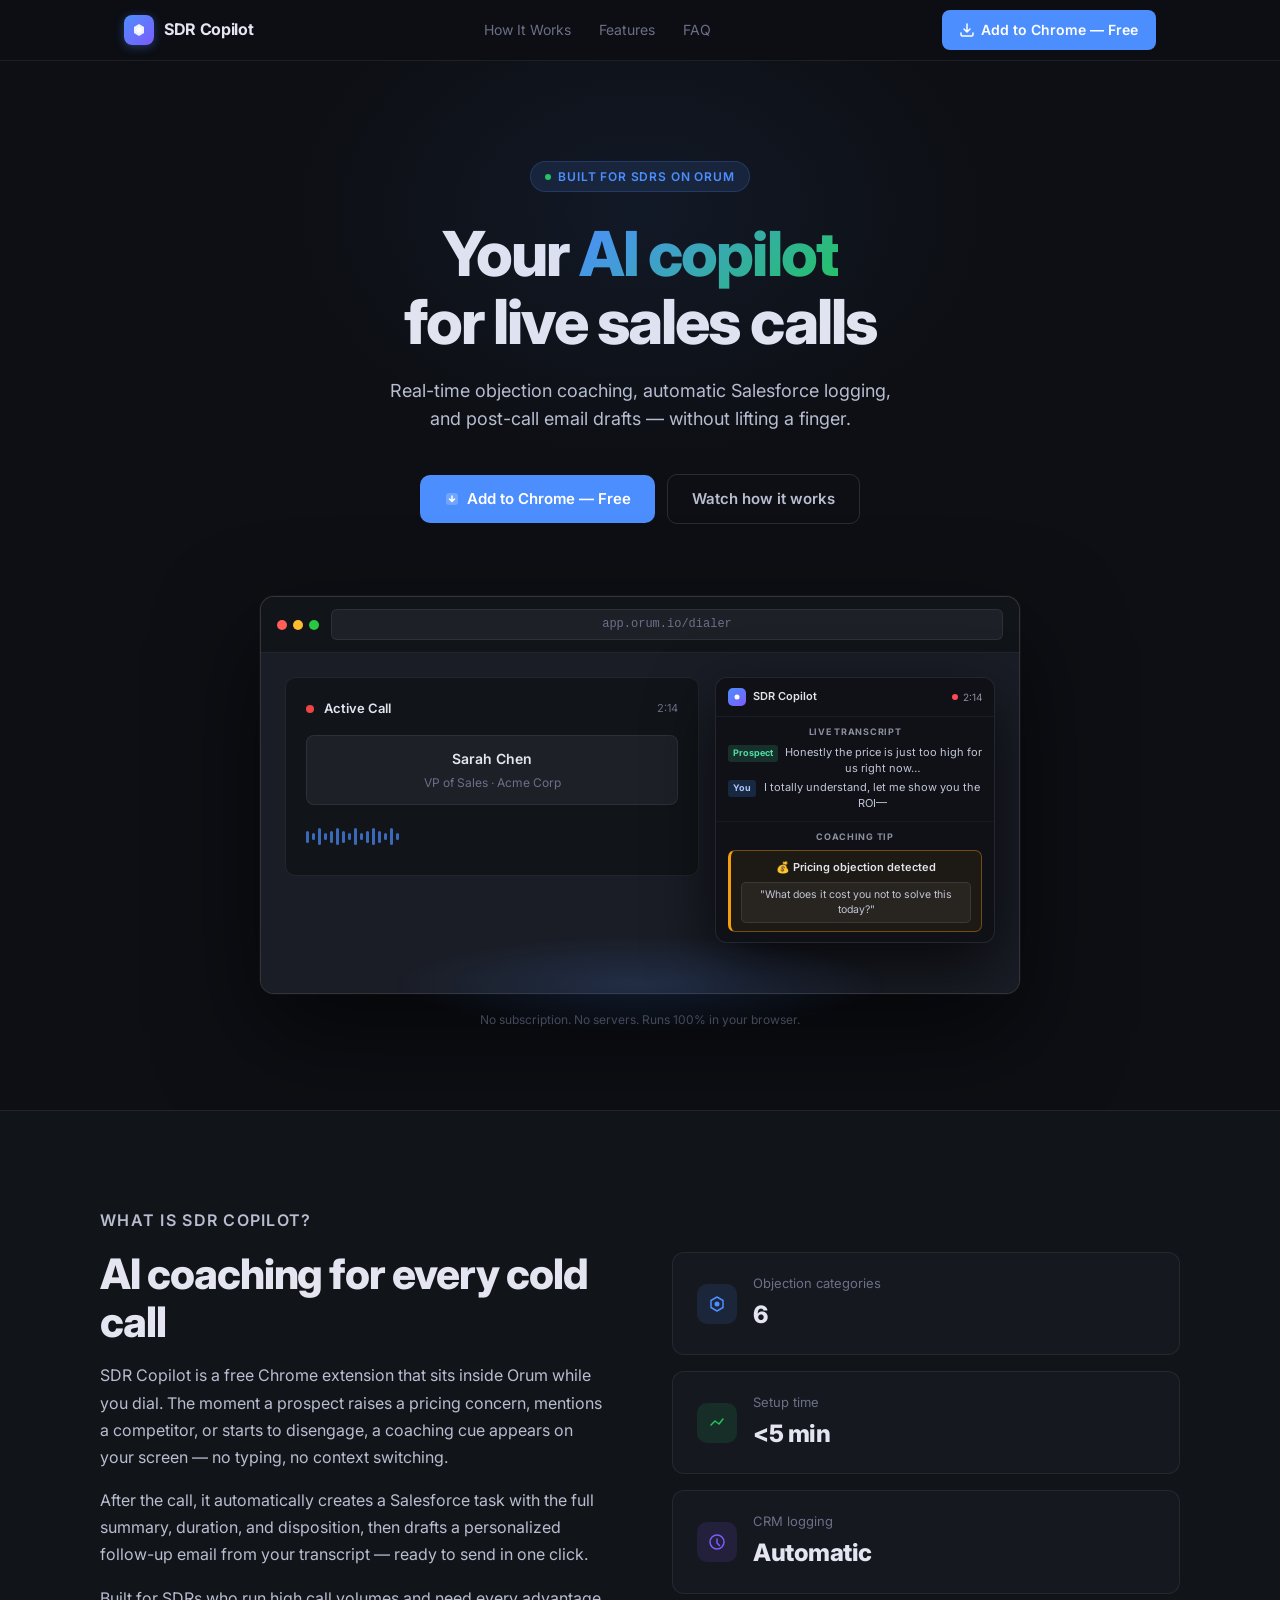
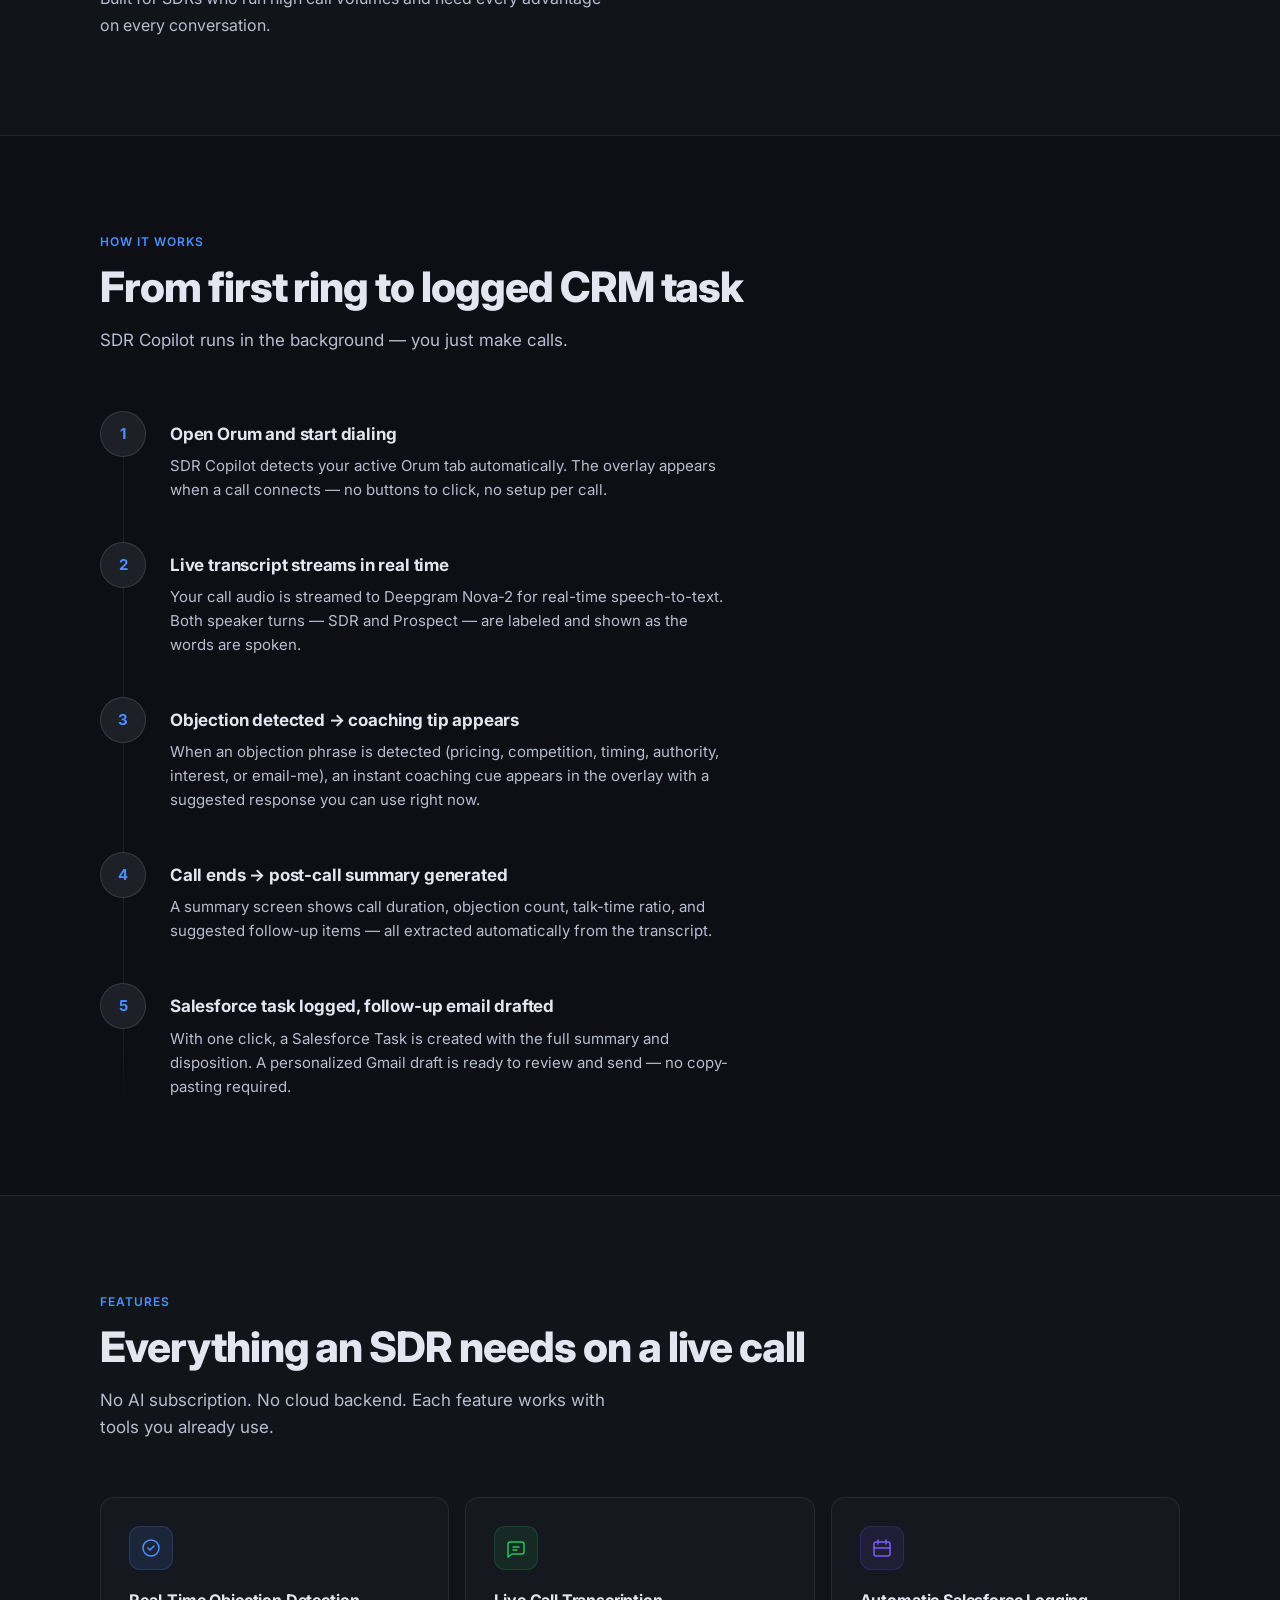
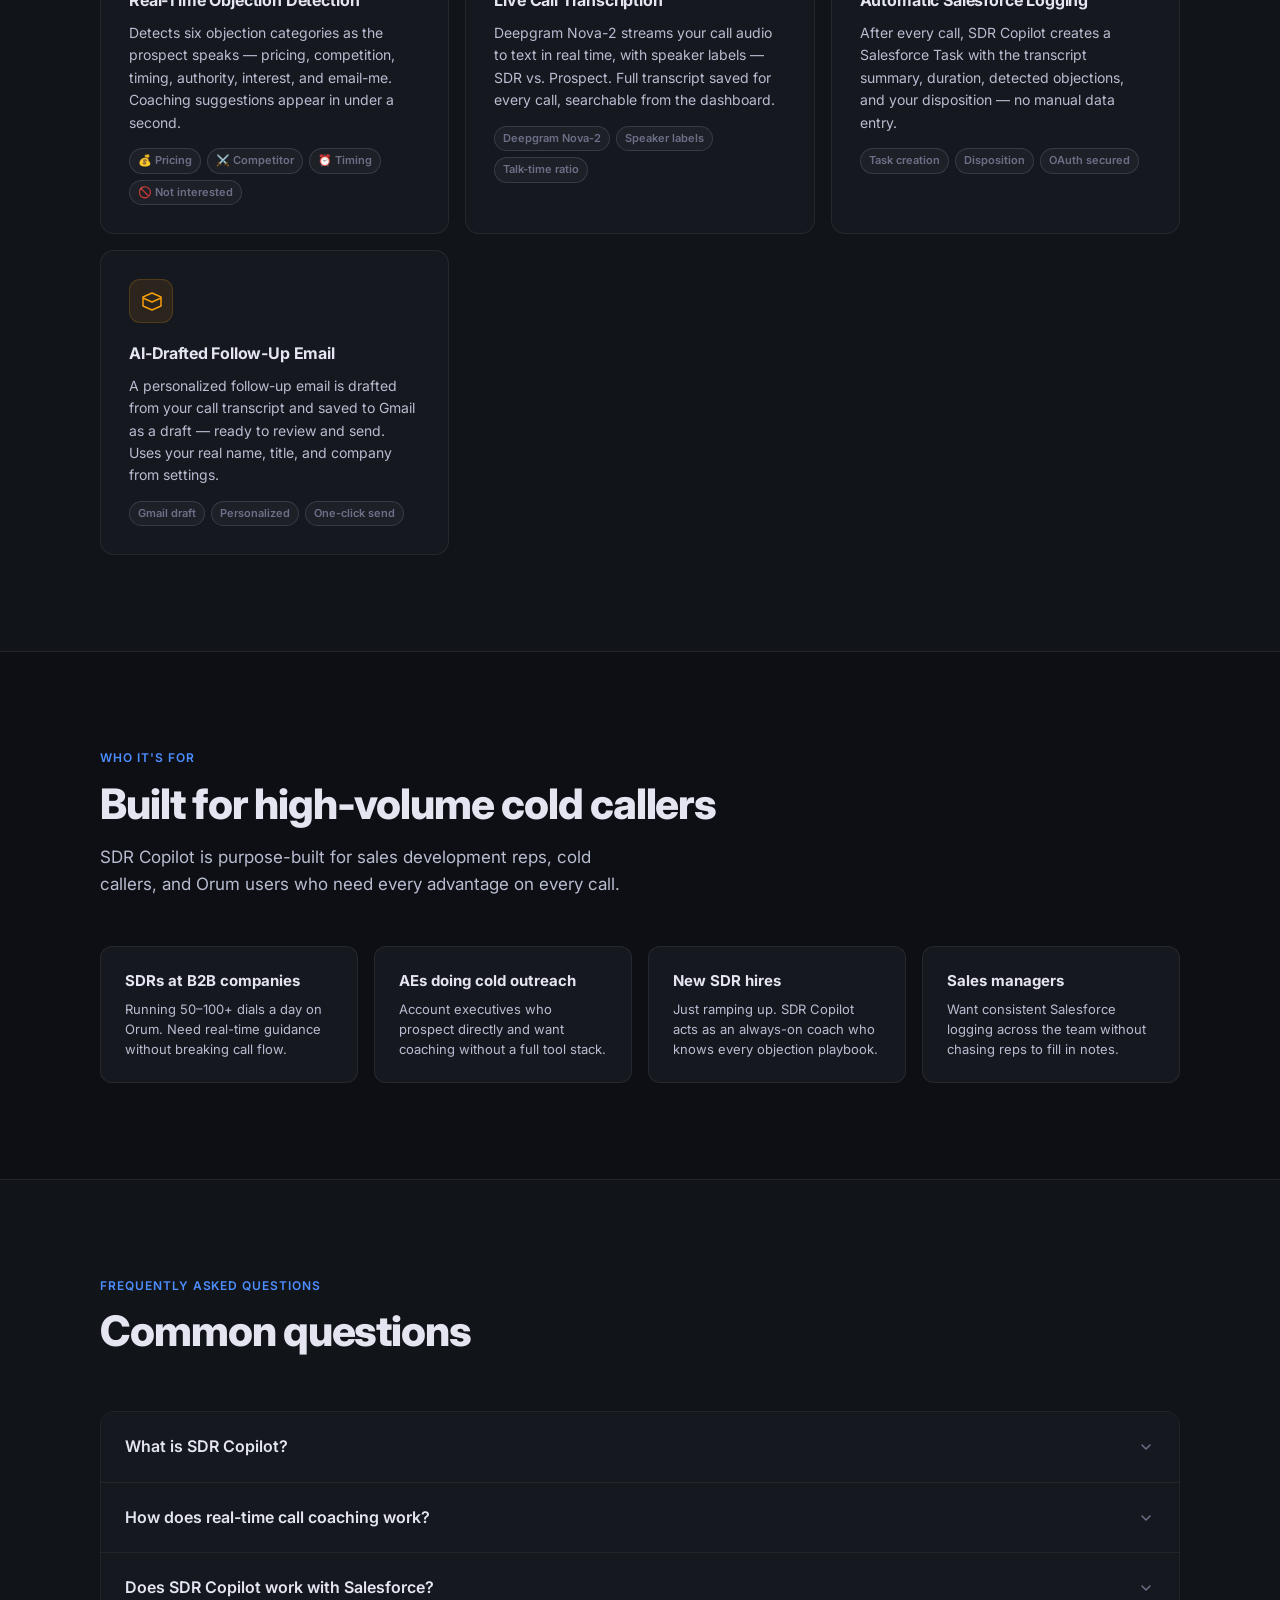
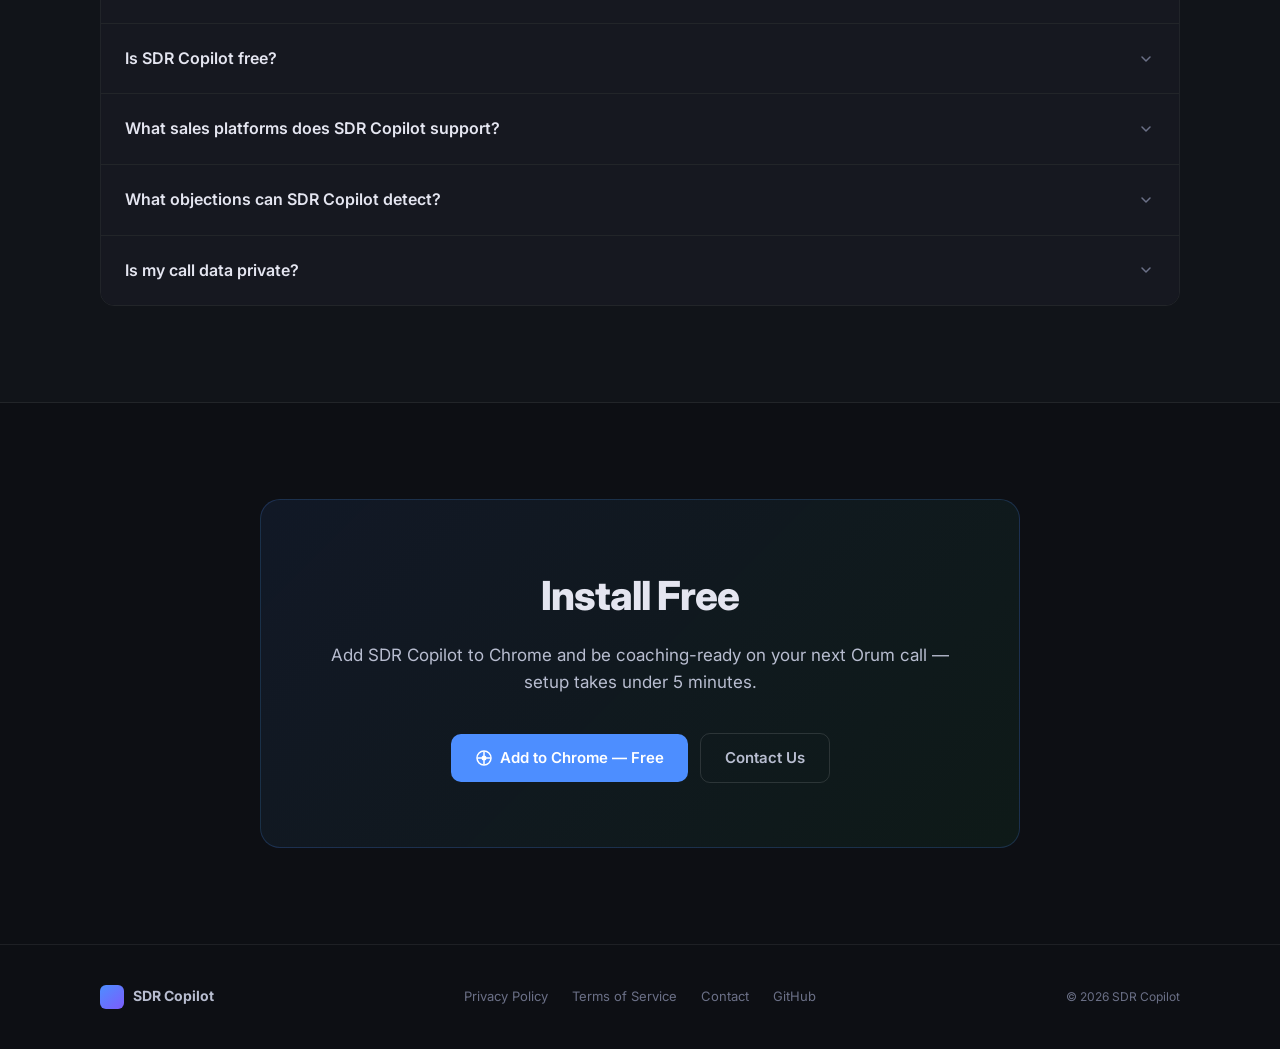
==== marketing/index.html @ 6f7a54d1 "feat: marketing site, legal pages, SEO/AEO, and UI polish - feat(marketing): add standalone marketin" ====
<!DOCTYPE html>
<html lang="en">
<head>
  <meta charset="UTF-8" />
  <meta name="viewport" content="width=device-width, initial-scale=1.0" />

  <!-- ── Primary SEO ── -->
  <title>SDR Copilot — Real-Time AI Sales Coach for Cold Callers</title>
  <meta name="description" content="SDR Copilot is a Chrome extension that coaches you live during Orum cold calls — detects objections, suggests responses, and auto-logs to Salesforce. Free for SDRs." />
  <meta name="keywords" content="SDR AI assistant, real-time call coaching, Chrome extension for sales, objection handling, Orum integration, Salesforce call logging, cold calling tool, sales development rep tool" />
  <link rel="canonical" href="https://sdrcopilot.vercel.app/" />

  <!-- ── Open Graph ── -->
  <meta property="og:type" content="website" />
  <meta property="og:title" content="SDR Copilot — AI Sales Coach for Cold Callers" />
  <meta property="og:description" content="Real-time objection coaching, automatic Salesforce logging, and post-call email drafts — all inside Orum." />
  <meta property="og:image" content="https://sdrcopilot.vercel.app/og-image.png" />
  <meta property="og:url" content="https://sdrcopilot.vercel.app/" />
  <meta property="og:site_name" content="SDR Copilot" />

  <!-- ── Twitter Card ── -->
  <meta name="twitter:card" content="summary_large_image" />
  <meta name="twitter:title" content="SDR Copilot — AI Sales Coach" />
  <meta name="twitter:description" content="Chrome extension that coaches you live on Orum cold calls. Detect objections. Auto-log to Salesforce. Draft follow-up emails." />
  <meta name="twitter:image" content="https://sdrcopilot.vercel.app/og-image.png" />

  <!-- ── Fonts ── -->
  <link rel="preconnect" href="https://fonts.googleapis.com" />
  <link rel="preconnect" href="https://fonts.gstatic.com" crossorigin />
  <link href="https://fonts.googleapis.com/css2?family=Inter:wght@400;500;600;700;800&display=swap" rel="stylesheet" />

  <!-- ── Structured Data: SoftwareApplication ── -->
  <script type="application/ld+json">
  {
    "@context": "https://schema.org",
    "@type": "SoftwareApplication",
    "name": "SDR Copilot",
    "applicationCategory": "BusinessApplication",
    "applicationSubCategory": "Sales Productivity",
    "operatingSystem": "Chrome",
    "offers": {
      "@type": "Offer",
      "price": "0",
      "priceCurrency": "USD"
    },
    "description": "SDR Copilot is a Chrome extension for sales development reps that provides real-time AI coaching during Orum cold calls, detects objections, and automatically logs activity to Salesforce.",
    "featureList": [
      "Real-time objection detection",
      "Live call transcription via Deepgram",
      "Automatic Salesforce task logging",
      "Post-call email draft generation",
      "Call history dashboard"
    ],
    "url": "https://sdrcopilot.vercel.app/",
    "softwareVersion": "1.1.0",
    "author": {
      "@type": "Person",
      "name": "Will DiMaio"
    }
  }
  </script>

  <!-- ── Structured Data: FAQPage ── -->
  <script type="application/ld+json">
  {
    "@context": "https://schema.org",
    "@type": "FAQPage",
    "mainEntity": [
      {
        "@type": "Question",
        "name": "What is SDR Copilot?",
        "acceptedAnswer": {
          "@type": "Answer",
          "text": "SDR Copilot is a free Chrome extension that provides real-time AI coaching during cold calls on Orum. It detects objections as they happen, suggests responses, transcribes the call, and automatically logs the activity to Salesforce."
        }
      },
      {
        "@type": "Question",
        "name": "How does real-time call coaching work?",
        "acceptedAnswer": {
          "@type": "Answer",
          "text": "SDR Copilot captures your call audio directly in the browser using the Chrome tab capture API, streams it to Deepgram for live transcription, and then analyzes the transcript for objection patterns. When an objection is detected, a coaching cue appears on screen instantly — no manual input required."
        }
      },
      {
        "@type": "Question",
        "name": "Does SDR Copilot work with Salesforce?",
        "acceptedAnswer": {
          "@type": "Answer",
          "text": "Yes. SDR Copilot automatically creates a Salesforce Task after each call with the transcript summary, duration, objections detected, and disposition — no copy-pasting required."
        }
      },
      {
        "@type": "Question",
        "name": "Is SDR Copilot free?",
        "acceptedAnswer": {
          "@type": "Answer",
          "text": "Yes, SDR Copilot is free to install from the Chrome Web Store. You need your own Deepgram API key (free tier available) for transcription."
        }
      },
      {
        "@type": "Question",
        "name": "What sales platforms does SDR Copilot support?",
        "acceptedAnswer": {
          "@type": "Answer",
          "text": "SDR Copilot currently integrates with Orum for call detection and dialing, Salesforce for CRM logging, and Gmail for post-call email drafts."
        }
      },
      {
        "@type": "Question",
        "name": "What objections can SDR Copilot detect?",
        "acceptedAnswer": {
          "@type": "Answer",
          "text": "SDR Copilot detects six objection categories in real time: pricing objections, timing objections, competitor mentions, gatekeeper deflections, 'not interested' signals, and requests to email instead of call."
        }
      }
    ]
  }
  </script>

  <style>
    :root {
      --bg: #0d0f14;
      --bg-2: #111419;
      --surface: #161820;
      --surface-2: #1e2028;
      --border: rgba(255,255,255,0.07);
      --border-strong: rgba(255,255,255,0.12);
      --text: #e4e5f0;
      --text-2: #b8bdd0;
      --text-3: #6b7087;
      --accent: #4d8eff;
      --accent-hover: #3a7af0;
      --accent-dim: rgba(77,142,255,0.12);
      --success: #22c55e;
      --success-dim: rgba(34,197,94,0.1);
      --font: 'Inter', -apple-system, BlinkMacSystemFont, 'Segoe UI', sans-serif;
    }

    *, *::before, *::after { box-sizing: border-box; margin: 0; padding: 0; }

    html { scroll-behavior: smooth; }

    body {
      background: var(--bg);
      color: var(--text);
      font-family: var(--font);
      font-size: 15px;
      line-height: 1.6;
      -webkit-font-smoothing: antialiased;
    }

    a { color: inherit; text-decoration: none; }

    /* ── Nav ── */
    .nav {
      position: sticky;
      top: 0;
      z-index: 100;
      background: rgba(13,15,20,0.85);
      backdrop-filter: blur(16px);
      -webkit-backdrop-filter: blur(16px);
      border-bottom: 1px solid var(--border);
    }

    .nav-inner {
      max-width: 1080px;
      margin: 0 auto;
      padding: 0 24px;
      height: 60px;
      display: flex;
      align-items: center;
      justify-content: space-between;
      gap: 24px;
    }

    .nav-logo {
      display: flex;
      align-items: center;
      gap: 10px;
      font-size: 16px;
      font-weight: 700;
      letter-spacing: -0.02em;
    }

    .nav-logo-mark {
      width: 30px;
      height: 30px;
      border-radius: 8px;
      background: linear-gradient(140deg, #4d8eff 0%, #7c5cfc 100%);
      display: flex;
      align-items: center;
      justify-content: center;
      box-shadow: 0 2px 10px rgba(77,142,255,0.35);
    }

    .nav-links {
      display: flex;
      align-items: center;
      gap: 28px;
      list-style: none;
    }

    .nav-links a {
      font-size: 14px;
      color: var(--text-3);
      transition: color 0.15s;
    }

    .nav-links a:hover { color: var(--text); }

    .btn {
      display: inline-flex;
      align-items: center;
      gap: 7px;
      font-family: var(--font);
      font-size: 14px;
      font-weight: 600;
      padding: 9px 18px;
      border-radius: 8px;
      border: none;
      cursor: pointer;
      transition: background 0.15s, box-shadow 0.15s, opacity 0.15s;
      white-space: nowrap;
      text-decoration: none;
    }

    .btn-primary {
      background: var(--accent);
      color: white;
    }

    .btn-primary:hover {
      background: var(--accent-hover);
      box-shadow: 0 0 0 3px rgba(77,142,255,0.22);
    }

    .btn-outline {
      background: transparent;
      color: var(--text-2);
      border: 1px solid var(--border-strong);
    }

    .btn-outline:hover {
      background: var(--surface);
      color: var(--text);
    }

    .btn-lg {
      font-size: 15px;
      padding: 12px 24px;
      border-radius: 10px;
    }

    /* ── Hero ── */
    .hero {
      padding: 100px 24px 80px;
      text-align: center;
      position: relative;
      overflow: hidden;
    }

    .hero::before {
      content: '';
      position: absolute;
      top: -100px;
      left: 50%;
      transform: translateX(-50%);
      width: 700px;
      height: 500px;
      background: radial-gradient(ellipse at center, rgba(77,142,255,0.08) 0%, transparent 70%);
      pointer-events: none;
    }

    .hero-eyebrow {
      display: inline-flex;
      align-items: center;
      gap: 7px;
      font-size: 12px;
      font-weight: 600;
      letter-spacing: 0.07em;
      text-transform: uppercase;
      color: var(--accent);
      background: var(--accent-dim);
      border: 1px solid rgba(77,142,255,0.2);
      border-radius: 100px;
      padding: 5px 14px;
      margin-bottom: 28px;
    }

    .hero-eyebrow-dot {
      width: 6px;
      height: 6px;
      border-radius: 50%;
      background: var(--success);
      animation: pulse 1.8s ease infinite;
    }

    @keyframes pulse {
      0%, 100% { opacity: 1; }
      50% { opacity: 0.4; }
    }

    .hero h1 {
      font-size: clamp(36px, 6vw, 62px);
      font-weight: 800;
      letter-spacing: -0.03em;
      line-height: 1.1;
      color: var(--text);
      margin-bottom: 20px;
      max-width: 760px;
      margin-left: auto;
      margin-right: auto;
    }

    .hero h1 span {
      background: linear-gradient(135deg, #4d8eff 0%, #22c55e 100%);
      -webkit-background-clip: text;
      -webkit-text-fill-color: transparent;
      background-clip: text;
    }

    .hero-sub {
      font-size: 18px;
      color: var(--text-2);
      line-height: 1.6;
      max-width: 520px;
      margin: 0 auto 40px;
    }

    .hero-ctas {
      display: flex;
      align-items: center;
      justify-content: center;
      gap: 12px;
      flex-wrap: wrap;
      margin-bottom: 72px;
    }

    .hero-note {
      font-size: 12px;
      color: var(--text-3);
      margin-top: 16px;
    }

    /* ── Product Mock ── */
    .hero-visual {
      max-width: 760px;
      margin: 0 auto;
      position: relative;
    }

    .hero-visual-glow {
      position: absolute;
      bottom: -40px;
      left: 50%;
      transform: translateX(-50%);
      width: 500px;
      height: 100px;
      background: radial-gradient(ellipse, rgba(77,142,255,0.15) 0%, transparent 70%);
      pointer-events: none;
    }

    .mock-browser {
      background: var(--surface);
      border: 1px solid var(--border-strong);
      border-radius: 14px;
      overflow: hidden;
      box-shadow: 0 40px 100px rgba(0,0,0,0.6), 0 0 0 1px rgba(255,255,255,0.04);
    }

    .mock-browser-bar {
      background: var(--bg-2);
      padding: 12px 16px;
      display: flex;
      align-items: center;
      gap: 12px;
      border-bottom: 1px solid var(--border);
    }

    .mock-dots {
      display: flex;
      gap: 6px;
    }

    .mock-dot {
      width: 10px;
      height: 10px;
      border-radius: 50%;
    }

    .mock-dot:nth-child(1) { background: #ff5f57; }
    .mock-dot:nth-child(2) { background: #febc2e; }
    .mock-dot:nth-child(3) { background: #28c840; }

    .mock-url-bar {
      flex: 1;
      background: var(--surface-2);
      border: 1px solid var(--border);
      border-radius: 6px;
      padding: 5px 12px;
      font-size: 12px;
      color: var(--text-3);
      font-family: monospace;
    }

    .mock-screen {
      background: #1a1d26;
      padding: 24px;
      min-height: 340px;
      position: relative;
      display: flex;
      align-items: flex-start;
      gap: 16px;
    }

    /* Orum-like dialer mockup */
    .mock-dialer {
      flex: 1;
      background: var(--bg-2);
      border: 1px solid var(--border);
      border-radius: 10px;
      padding: 20px;
    }

    .mock-dialer-header {
      display: flex;
      align-items: center;
      gap: 10px;
      margin-bottom: 16px;
    }

    .mock-live-dot {
      width: 8px;
      height: 8px;
      border-radius: 50%;
      background: #ef4444;
      animation: pulse 1.4s ease infinite;
    }

    .mock-dialer-title {
      font-size: 13px;
      font-weight: 600;
      color: var(--text);
    }

    .mock-dialer-sub {
      font-size: 11px;
      color: var(--text-3);
      margin-left: auto;
    }

    .mock-prospect-card {
      background: var(--surface-2);
      border: 1px solid var(--border);
      border-radius: 8px;
      padding: 12px 14px;
      margin-bottom: 14px;
    }

    .mock-prospect-name {
      font-size: 14px;
      font-weight: 600;
      color: var(--text);
      margin-bottom: 2px;
    }

    .mock-prospect-role {
      font-size: 12px;
      color: var(--text-3);
    }

    .mock-waveform {
      display: flex;
      align-items: center;
      gap: 3px;
      height: 36px;
      padding: 8px 0;
    }

    .mock-bar {
      width: 3px;
      background: var(--accent);
      border-radius: 2px;
      opacity: 0.7;
    }

    .mock-bar:nth-child(odd) { height: 60%; animation: wave 0.9s ease-in-out infinite; }
    .mock-bar:nth-child(even) { height: 35%; animation: wave 0.9s ease-in-out infinite 0.15s; }
    .mock-bar:nth-child(3n) { height: 85%; animation: wave 0.9s ease-in-out infinite 0.3s; }

    @keyframes wave {
      0%, 100% { transform: scaleY(1); }
      50% { transform: scaleY(1.5); }
    }

    /* SDR Copilot overlay mockup */
    .mock-overlay {
      width: 280px;
      background: rgba(15, 17, 23, 0.96);
      border: 1px solid rgba(66, 71, 84, 0.4);
      border-radius: 12px;
      box-shadow: 0 24px 64px rgba(0,0,0,0.7);
      overflow: hidden;
      flex-shrink: 0;
      animation: overlay-in 0.5s cubic-bezier(0.16, 1, 0.3, 1) forwards;
    }

    @keyframes overlay-in {
      from { opacity: 0; transform: translateX(20px) scale(0.97); }
      to   { opacity: 1; transform: translateX(0) scale(1); }
    }

    .mock-overlay-header {
      display: flex;
      align-items: center;
      justify-content: space-between;
      padding: 10px 12px;
      border-bottom: 1px solid rgba(66, 71, 84, 0.2);
    }

    .mock-overlay-logo {
      display: flex;
      align-items: center;
      gap: 7px;
    }

    .mock-overlay-badge {
      width: 18px;
      height: 18px;
      border-radius: 5px;
      background: linear-gradient(140deg, #4d8eff, #7c5cfc);
      display: flex;
      align-items: center;
      justify-content: center;
    }

    .mock-overlay-title {
      font-size: 11px;
      font-weight: 600;
      color: #e2e2eb;
    }

    .mock-overlay-rec {
      display: flex;
      align-items: center;
      gap: 5px;
      font-size: 10px;
      color: #8c909f;
    }

    .mock-rec-dot {
      width: 6px;
      height: 6px;
      border-radius: 50%;
      background: #ff4757;
      animation: pulse 1.4s ease infinite;
    }

    .mock-transcript-section {
      padding: 8px 12px 6px;
      border-bottom: 1px solid rgba(66, 71, 84, 0.15);
    }

    .mock-section-label {
      font-size: 9px;
      font-weight: 700;
      letter-spacing: 0.08em;
      text-transform: uppercase;
      color: #8c909f;
      margin-bottom: 6px;
    }

    .mock-transcript-line {
      display: flex;
      align-items: baseline;
      gap: 6px;
      margin-bottom: 4px;
    }

    .mock-speaker {
      font-size: 9px;
      font-weight: 700;
      padding: 1px 5px;
      border-radius: 3px;
      white-space: nowrap;
    }

    .mock-speaker-you {
      background: rgba(77, 142, 255, 0.18);
      color: #adc6ff;
    }

    .mock-speaker-prospect {
      background: rgba(78, 222, 163, 0.15);
      color: #4edea3;
    }

    .mock-transcript-text {
      font-size: 11px;
      color: #c2c6d6;
      line-height: 1.4;
    }

    .mock-objection-section {
      padding: 8px 12px 10px;
    }

    .mock-objection-card {
      border: 1px solid rgba(245, 158, 11, 0.4);
      border-left: 3px solid #f59e0b;
      border-radius: 7px;
      padding: 8px 10px;
      background: rgba(245, 158, 11, 0.06);
      animation: obj-in 0.4s ease 0.3s backwards;
    }

    @keyframes obj-in {
      from { opacity: 0; transform: translateX(8px); }
      to   { opacity: 1; transform: translateX(0); }
    }

    .mock-obj-label {
      font-size: 11px;
      font-weight: 600;
      color: #e2e2eb;
      margin-bottom: 5px;
    }

    .mock-obj-chip {
      font-size: 10.5px;
      padding: 5px 8px;
      border-radius: 5px;
      background: rgba(255,255,255,0.05);
      border: 1px solid rgba(255,255,255,0.09);
      color: #c2c6d6;
      line-height: 1.4;
    }

    /* ── Section layout ── */
    .section {
      padding: 96px 24px;
    }

    .section-inner {
      max-width: 1080px;
      margin: 0 auto;
    }

    .section-eyebrow {
      font-size: 12px;
      font-weight: 600;
      letter-spacing: 0.08em;
      text-transform: uppercase;
      color: var(--accent);
      margin-bottom: 12px;
    }

    .section-title {
      font-size: clamp(28px, 4vw, 42px);
      font-weight: 800;
      letter-spacing: -0.025em;
      line-height: 1.15;
      color: var(--text);
      margin-bottom: 16px;
    }

    .section-sub {
      font-size: 17px;
      color: var(--text-2);
      max-width: 520px;
      line-height: 1.6;
    }

    .section-divider {
      border: none;
      border-top: 1px solid var(--border);
    }

    /* ── What section ── */
    .what-section {
      background: var(--bg-2);
      border-top: 1px solid var(--border);
      border-bottom: 1px solid var(--border);
    }

    .what-grid {
      display: grid;
      grid-template-columns: 1fr 1fr;
      gap: 64px;
      align-items: center;
    }

    @media (max-width: 768px) {
      .what-grid { grid-template-columns: 1fr; gap: 40px; }
      .nav-links { display: none; }
      .hero { padding: 60px 16px 48px; }
      .section { padding: 64px 16px; }
    }

    .what-text p {
      font-size: 16px;
      color: var(--text-2);
      line-height: 1.7;
      margin-bottom: 16px;
    }

    .what-text p:last-child { margin-bottom: 0; }

    .what-stats {
      display: flex;
      flex-direction: column;
      gap: 16px;
    }

    .what-stat {
      background: var(--surface);
      border: 1px solid var(--border);
      border-radius: 12px;
      padding: 20px 24px;
      display: flex;
      align-items: center;
      gap: 16px;
    }

    .what-stat-icon {
      width: 40px;
      height: 40px;
      border-radius: 10px;
      display: flex;
      align-items: center;
      justify-content: center;
      flex-shrink: 0;
    }

    .what-stat-icon.blue { background: rgba(77,142,255,0.12); }
    .what-stat-icon.green { background: rgba(34,197,94,0.12); }
    .what-stat-icon.purple { background: rgba(124,92,252,0.12); }

    .what-stat-label {
      font-size: 13px;
      color: var(--text-3);
      margin-bottom: 2px;
    }

    .what-stat-value {
      font-size: 24px;
      font-weight: 800;
      letter-spacing: -0.02em;
      color: var(--text);
    }

    /* ── How It Works ── */
    .steps {
      display: flex;
      flex-direction: column;
      gap: 0;
      margin-top: 56px;
      position: relative;
    }

    .steps::before {
      content: '';
      position: absolute;
      left: 23px;
      top: 0;
      bottom: 0;
      width: 1px;
      background: linear-gradient(to bottom, transparent, var(--border) 10%, var(--border) 90%, transparent);
    }

    .step {
      display: flex;
      gap: 24px;
      padding: 0 0 40px;
      position: relative;
    }

    .step:last-child { padding-bottom: 0; }

    .step-num {
      width: 46px;
      height: 46px;
      border-radius: 50%;
      background: var(--surface-2);
      border: 1px solid var(--border-strong);
      display: flex;
      align-items: center;
      justify-content: center;
      font-size: 15px;
      font-weight: 700;
      color: var(--accent);
      flex-shrink: 0;
      position: relative;
      z-index: 1;
    }

    .step-body {
      padding-top: 10px;
    }

    .step-title {
      font-size: 17px;
      font-weight: 700;
      color: var(--text);
      margin-bottom: 6px;
      letter-spacing: -0.01em;
    }

    .step-desc {
      font-size: 15px;
      color: var(--text-2);
      line-height: 1.6;
      max-width: 560px;
    }

    /* ── Features ── */
    .features-grid {
      display: grid;
      grid-template-columns: repeat(auto-fit, minmax(260px, 1fr));
      gap: 16px;
      margin-top: 56px;
    }

    .feature-card {
      background: var(--surface);
      border: 1px solid var(--border);
      border-radius: 14px;
      padding: 28px;
      transition: border-color 0.2s, background 0.2s;
    }

    .feature-card:hover {
      border-color: var(--border-strong);
      background: var(--surface-2);
    }

    .feature-icon {
      width: 44px;
      height: 44px;
      border-radius: 11px;
      display: flex;
      align-items: center;
      justify-content: center;
      margin-bottom: 18px;
    }

    .feature-icon.blue { background: rgba(77,142,255,0.12); border: 1px solid rgba(77,142,255,0.18); }
    .feature-icon.green { background: rgba(34,197,94,0.1); border: 1px solid rgba(34,197,94,0.18); }
    .feature-icon.purple { background: rgba(124,92,252,0.1); border: 1px solid rgba(124,92,252,0.18); }
    .feature-icon.amber { background: rgba(245,158,11,0.1); border: 1px solid rgba(245,158,11,0.18); }

    .feature-title {
      font-size: 16px;
      font-weight: 700;
      color: var(--text);
      margin-bottom: 8px;
      letter-spacing: -0.01em;
    }

    .feature-desc {
      font-size: 14px;
      color: var(--text-2);
      line-height: 1.6;
    }

    .feature-badges {
      display: flex;
      flex-wrap: wrap;
      gap: 6px;
      margin-top: 14px;
    }

    .badge {
      font-size: 11px;
      font-weight: 600;
      padding: 3px 8px;
      border-radius: 100px;
      background: var(--surface-2);
      border: 1px solid var(--border-strong);
      color: var(--text-3);
    }

    /* ── Who ── */
    .who-section {
      background: var(--bg-2);
      border-top: 1px solid var(--border);
      border-bottom: 1px solid var(--border);
    }

    .who-grid {
      display: grid;
      grid-template-columns: repeat(auto-fit, minmax(220px, 1fr));
      gap: 16px;
      margin-top: 48px;
    }

    .who-card {
      background: var(--surface);
      border: 1px solid var(--border);
      border-radius: 12px;
      padding: 22px 24px;
    }

    .who-role {
      font-size: 15px;
      font-weight: 700;
      color: var(--text);
      margin-bottom: 6px;
    }

    .who-desc {
      font-size: 13px;
      color: var(--text-2);
      line-height: 1.55;
    }

    /* ── FAQ ── */
    .faq-list {
      margin-top: 56px;
      display: flex;
      flex-direction: column;
      gap: 0;
      border: 1px solid var(--border);
      border-radius: 14px;
      overflow: hidden;
    }

    .faq-item {
      border-bottom: 1px solid var(--border);
    }

    .faq-item:last-child { border-bottom: none; }

    .faq-q {
      display: flex;
      align-items: center;
      justify-content: space-between;
      gap: 16px;
      padding: 22px 24px;
      font-size: 16px;
      font-weight: 600;
      color: var(--text);
      cursor: pointer;
      list-style: none;
      background: var(--surface);
      transition: background 0.15s;
      user-select: none;
    }

    .faq-item[open] .faq-q { background: var(--surface-2); }

    .faq-q::-webkit-details-marker { display: none; }

    .faq-q:hover { background: var(--surface-2); }

    .faq-chevron {
      flex-shrink: 0;
      transition: transform 0.2s;
      color: var(--text-3);
    }

    .faq-item[open] .faq-chevron { transform: rotate(180deg); }

    .faq-a {
      padding: 0 24px 22px;
      font-size: 15px;
      color: var(--text-2);
      line-height: 1.7;
      background: var(--surface-2);
    }

    /* ── CTA Banner ── */
    .cta-section {
      padding: 96px 24px;
    }

    .cta-box {
      max-width: 760px;
      margin: 0 auto;
      background: linear-gradient(135deg, rgba(77,142,255,0.08) 0%, rgba(34,197,94,0.06) 100%);
      border: 1px solid rgba(77,142,255,0.2);
      border-radius: 20px;
      padding: 64px 48px;
      text-align: center;
    }

    @media (max-width: 600px) {
      .cta-box { padding: 40px 24px; }
    }

    .cta-box h2 {
      font-size: clamp(28px, 4vw, 40px);
      font-weight: 800;
      letter-spacing: -0.025em;
      color: var(--text);
      margin-bottom: 14px;
    }

    .cta-box p {
      font-size: 17px;
      color: var(--text-2);
      margin-bottom: 36px;
      line-height: 1.6;
    }

    .cta-btns {
      display: flex;
      align-items: center;
      justify-content: center;
      gap: 12px;
      flex-wrap: wrap;
    }

    /* ── Footer ── */
    .footer {
      border-top: 1px solid var(--border);
      padding: 40px 24px;
    }

    .footer-inner {
      max-width: 1080px;
      margin: 0 auto;
      display: flex;
      align-items: center;
      justify-content: space-between;
      gap: 24px;
      flex-wrap: wrap;
    }

    .footer-logo {
      display: flex;
      align-items: center;
      gap: 9px;
      font-size: 14px;
      font-weight: 700;
      color: var(--text-2);
    }

    .footer-mark {
      width: 24px;
      height: 24px;
      border-radius: 6px;
      background: linear-gradient(140deg, #4d8eff, #7c5cfc);
    }

    .footer-links {
      display: flex;
      align-items: center;
      gap: 24px;
      flex-wrap: wrap;
    }

    .footer-links a {
      font-size: 13px;
      color: var(--text-3);
      transition: color 0.15s;
    }

    .footer-links a:hover { color: var(--text-2); }

    .footer-copy {
      font-size: 12px;
      color: var(--text-3);
    }
  </style>
</head>
<body>

  <!-- ── Navigation ── -->
  <nav class="nav">
    <div class="nav-inner">
      <a href="/" class="nav-logo">
        <div class="nav-logo-mark">
          <svg width="16" height="16" viewBox="0 0 16 16" fill="none">
            <path d="M8 2L13 5V11L8 14L3 11V5L8 2Z" fill="white" opacity="0.9"/>
            <circle cx="8" cy="8" r="2.5" fill="white"/>
          </svg>
        </div>
        SDR Copilot
      </a>
      <ul class="nav-links">
        <li><a href="#how-it-works">How It Works</a></li>
        <li><a href="#features">Features</a></li>
        <li><a href="#faq">FAQ</a></li>
      </ul>
      <a href="#install" class="btn btn-primary">
        <svg width="14" height="14" viewBox="0 0 14 14" fill="none" aria-hidden="true">
          <path d="M7 1v8M4 6l3 3 3-3" stroke="white" stroke-width="1.5" stroke-linecap="round" stroke-linejoin="round"/>
          <path d="M1 10v1.5A1.5 1.5 0 0 0 2.5 13h9A1.5 1.5 0 0 0 13 11.5V10" stroke="white" stroke-width="1.5" stroke-linecap="round"/>
        </svg>
        Add to Chrome — Free
      </a>
    </div>
  </nav>

  <!-- ── Hero ── -->
  <section class="hero">
    <div class="hero-eyebrow">
      <span class="hero-eyebrow-dot"></span>
      Built for SDRs on Orum
    </div>
    <h1>Your <span>AI copilot</span><br />for live sales calls</h1>
    <p class="hero-sub">Real-time objection coaching, automatic Salesforce logging, and post-call email drafts — without lifting a finger.</p>
    <div class="hero-ctas">
      <a href="#install" class="btn btn-primary btn-lg">
        <svg width="16" height="16" viewBox="0 0 16 16" fill="none" aria-hidden="true">
          <rect x="2" y="2" width="12" height="12" rx="3" fill="white" opacity="0.2"/>
          <path d="M8 5v5M5.5 8l2.5 2.5L10.5 8" stroke="white" stroke-width="1.5" stroke-linecap="round" stroke-linejoin="round"/>
        </svg>
        Add to Chrome — Free
      </a>
      <a href="#how-it-works" class="btn btn-outline btn-lg">Watch how it works</a>
    </div>

    <!-- Product Mockup -->
    <div class="hero-visual">
      <div class="mock-browser">
        <div class="mock-browser-bar">
          <div class="mock-dots">
            <div class="mock-dot"></div>
            <div class="mock-dot"></div>
            <div class="mock-dot"></div>
          </div>
          <div class="mock-url-bar">app.orum.io/dialer</div>
        </div>
        <div class="mock-screen">
          <!-- Left: Orum-like dialer -->
          <div class="mock-dialer">
            <div class="mock-dialer-header">
              <div class="mock-live-dot"></div>
              <span class="mock-dialer-title">Active Call</span>
              <span class="mock-dialer-sub">2:14</span>
            </div>
            <div class="mock-prospect-card">
              <div class="mock-prospect-name">Sarah Chen</div>
              <div class="mock-prospect-role">VP of Sales · Acme Corp</div>
            </div>
            <div class="mock-waveform">
              <div class="mock-bar"></div><div class="mock-bar"></div>
              <div class="mock-bar"></div><div class="mock-bar"></div>
              <div class="mock-bar"></div><div class="mock-bar"></div>
              <div class="mock-bar"></div><div class="mock-bar"></div>
              <div class="mock-bar"></div><div class="mock-bar"></div>
              <div class="mock-bar"></div><div class="mock-bar"></div>
              <div class="mock-bar"></div><div class="mock-bar"></div>
              <div class="mock-bar"></div><div class="mock-bar"></div>
            </div>
          </div>

          <!-- Right: SDR Copilot overlay -->
          <div class="mock-overlay">
            <div class="mock-overlay-header">
              <div class="mock-overlay-logo">
                <div class="mock-overlay-badge">
                  <svg width="10" height="10" viewBox="0 0 10 10" fill="none">
                    <circle cx="5" cy="5" r="2.5" fill="white"/>
                  </svg>
                </div>
                <span class="mock-overlay-title">SDR Copilot</span>
              </div>
              <div class="mock-overlay-rec">
                <div class="mock-rec-dot"></div>
                <span>2:14</span>
              </div>
            </div>

            <div class="mock-transcript-section">
              <div class="mock-section-label">Live Transcript</div>
              <div class="mock-transcript-line">
                <span class="mock-speaker mock-speaker-prospect">Prospect</span>
                <span class="mock-transcript-text">Honestly the price is just too high for us right now…</span>
              </div>
              <div class="mock-transcript-line" style="margin-top: 4px;">
                <span class="mock-speaker mock-speaker-you">You</span>
                <span class="mock-transcript-text">I totally understand, let me show you the ROI—</span>
              </div>
            </div>

            <div class="mock-objection-section">
              <div class="mock-section-label">Coaching Tip</div>
              <div class="mock-objection-card">
                <div class="mock-obj-label">💰 Pricing objection detected</div>
                <div class="mock-obj-chip">"What does it cost you not to solve this today?"</div>
              </div>
            </div>
          </div>
        </div>
      </div>
      <div class="hero-visual-glow"></div>
    </div>
    <p class="hero-note">No subscription. No servers. Runs 100% in your browser.</p>
  </section>

  <!-- ── What is SDR Copilot ── -->
  <section class="section what-section" id="what-is">
    <div class="section-inner">
      <div class="what-grid">
        <div class="what-text">
          <p class="section-eyebrow">What is SDR Copilot?</p>
          <h2 class="section-title">AI coaching for every cold call</h2>
          <p>SDR Copilot is a free Chrome extension that sits inside Orum while you dial. The moment a prospect raises a pricing concern, mentions a competitor, or starts to disengage, a coaching cue appears on your screen — no typing, no context switching.</p>
          <p>After the call, it automatically creates a Salesforce task with the full summary, duration, and disposition, then drafts a personalized follow-up email from your transcript — ready to send in one click.</p>
          <p>Built for SDRs who run high call volumes and need every advantage on every conversation.</p>
        </div>
        <div class="what-stats">
          <div class="what-stat">
            <div class="what-stat-icon blue">
              <svg width="20" height="20" viewBox="0 0 20 20" fill="none" aria-hidden="true">
                <path d="M10 3L16 6.5V13.5L10 17L4 13.5V6.5L10 3Z" stroke="#4d8eff" stroke-width="1.5" stroke-linejoin="round"/>
                <circle cx="10" cy="10" r="2.5" fill="#4d8eff"/>
              </svg>
            </div>
            <div>
              <div class="what-stat-label">Objection categories</div>
              <div class="what-stat-value">6</div>
            </div>
          </div>
          <div class="what-stat">
            <div class="what-stat-icon green">
              <svg width="20" height="20" viewBox="0 0 20 20" fill="none" aria-hidden="true">
                <polyline points="4,12 8,8 12,11 16,6" stroke="#22c55e" stroke-width="1.5" stroke-linecap="round" stroke-linejoin="round"/>
              </svg>
            </div>
            <div>
              <div class="what-stat-label">Setup time</div>
              <div class="what-stat-value">&lt;5 min</div>
            </div>
          </div>
          <div class="what-stat">
            <div class="what-stat-icon purple">
              <svg width="20" height="20" viewBox="0 0 20 20" fill="none" aria-hidden="true">
                <circle cx="10" cy="10" r="7" stroke="#7c5cfc" stroke-width="1.5"/>
                <path d="M10 7v4l2.5 2.5" stroke="#7c5cfc" stroke-width="1.5" stroke-linecap="round" stroke-linejoin="round"/>
              </svg>
            </div>
            <div>
              <div class="what-stat-label">CRM logging</div>
              <div class="what-stat-value">Automatic</div>
            </div>
          </div>
        </div>
      </div>
    </div>
  </section>

  <!-- ── How It Works ── -->
  <section class="section" id="how-it-works">
    <div class="section-inner">
      <p class="section-eyebrow">How It Works</p>
      <h2 class="section-title">From first ring to logged CRM task</h2>
      <p class="section-sub">SDR Copilot runs in the background — you just make calls.</p>

      <div class="steps">
        <div class="step">
          <div class="step-num">1</div>
          <div class="step-body">
            <div class="step-title">Open Orum and start dialing</div>
            <div class="step-desc">SDR Copilot detects your active Orum tab automatically. The overlay appears when a call connects — no buttons to click, no setup per call.</div>
          </div>
        </div>
        <div class="step">
          <div class="step-num">2</div>
          <div class="step-body">
            <div class="step-title">Live transcript streams in real time</div>
            <div class="step-desc">Your call audio is streamed to Deepgram Nova-2 for real-time speech-to-text. Both speaker turns — SDR and Prospect — are labeled and shown as the words are spoken.</div>
          </div>
        </div>
        <div class="step">
          <div class="step-num">3</div>
          <div class="step-body">
            <div class="step-title">Objection detected → coaching tip appears</div>
            <div class="step-desc">When an objection phrase is detected (pricing, competition, timing, authority, interest, or email-me), an instant coaching cue appears in the overlay with a suggested response you can use right now.</div>
          </div>
        </div>
        <div class="step">
          <div class="step-num">4</div>
          <div class="step-body">
            <div class="step-title">Call ends → post-call summary generated</div>
            <div class="step-desc">A summary screen shows call duration, objection count, talk-time ratio, and suggested follow-up items — all extracted automatically from the transcript.</div>
          </div>
        </div>
        <div class="step">
          <div class="step-num">5</div>
          <div class="step-body">
            <div class="step-title">Salesforce task logged, follow-up email drafted</div>
            <div class="step-desc">With one click, a Salesforce Task is created with the full summary and disposition. A personalized Gmail draft is ready to review and send — no copy-pasting required.</div>
          </div>
        </div>
      </div>
    </div>
  </section>

  <!-- ── Features ── -->
  <section class="section" id="features" style="background: var(--bg-2); border-top: 1px solid var(--border); border-bottom: 1px solid var(--border);">
    <div class="section-inner">
      <p class="section-eyebrow">Features</p>
      <h2 class="section-title">Everything an SDR needs on a live call</h2>
      <p class="section-sub">No AI subscription. No cloud backend. Each feature works with tools you already use.</p>

      <div class="features-grid">
        <div class="feature-card">
          <div class="feature-icon blue">
            <svg width="22" height="22" viewBox="0 0 22 22" fill="none" aria-hidden="true">
              <circle cx="11" cy="11" r="8" stroke="#4d8eff" stroke-width="1.5"/>
              <path d="M8 11l2 2 4-4" stroke="#4d8eff" stroke-width="1.5" stroke-linecap="round" stroke-linejoin="round"/>
            </svg>
          </div>
          <div class="feature-title">Real-Time Objection Detection</div>
          <div class="feature-desc">Detects six objection categories as the prospect speaks — pricing, competition, timing, authority, interest, and email-me. Coaching suggestions appear in under a second.</div>
          <div class="feature-badges">
            <span class="badge">💰 Pricing</span>
            <span class="badge">⚔️ Competitor</span>
            <span class="badge">⏰ Timing</span>
            <span class="badge">🚫 Not interested</span>
          </div>
        </div>

        <div class="feature-card">
          <div class="feature-icon green">
            <svg width="22" height="22" viewBox="0 0 22 22" fill="none" aria-hidden="true">
              <path d="M3 18V7a2 2 0 0 1 2-2h12a2 2 0 0 1 2 2v8a2 2 0 0 1-2 2H7l-4 3z" stroke="#22c55e" stroke-width="1.5" stroke-linejoin="round"/>
              <path d="M8 10h6M8 13h4" stroke="#22c55e" stroke-width="1.5" stroke-linecap="round"/>
            </svg>
          </div>
          <div class="feature-title">Live Call Transcription</div>
          <div class="feature-desc">Deepgram Nova-2 streams your call audio to text in real time, with speaker labels — SDR vs. Prospect. Full transcript saved for every call, searchable from the dashboard.</div>
          <div class="feature-badges">
            <span class="badge">Deepgram Nova-2</span>
            <span class="badge">Speaker labels</span>
            <span class="badge">Talk-time ratio</span>
          </div>
        </div>

        <div class="feature-card">
          <div class="feature-icon purple">
            <svg width="22" height="22" viewBox="0 0 22 22" fill="none" aria-hidden="true">
              <rect x="3" y="5" width="16" height="14" rx="2" stroke="#7c5cfc" stroke-width="1.5"/>
              <path d="M7 3v4M15 3v4M3 11h16" stroke="#7c5cfc" stroke-width="1.5" stroke-linecap="round"/>
            </svg>
          </div>
          <div class="feature-title">Automatic Salesforce Logging</div>
          <div class="feature-desc">After every call, SDR Copilot creates a Salesforce Task with the transcript summary, duration, detected objections, and your disposition — no manual data entry.</div>
          <div class="feature-badges">
            <span class="badge">Task creation</span>
            <span class="badge">Disposition</span>
            <span class="badge">OAuth secured</span>
          </div>
        </div>

        <div class="feature-card">
          <div class="feature-icon amber">
            <svg width="22" height="22" viewBox="0 0 22 22" fill="none" aria-hidden="true">
              <path d="M3 7l9-4 9 4v1L12 12 3 8V7z" stroke="#f59e0b" stroke-width="1.5" stroke-linejoin="round"/>
              <path d="M3 8v8l9 4 9-4V8" stroke="#f59e0b" stroke-width="1.5" stroke-linejoin="round"/>
            </svg>
          </div>
          <div class="feature-title">AI-Drafted Follow-Up Email</div>
          <div class="feature-desc">A personalized follow-up email is drafted from your call transcript and saved to Gmail as a draft — ready to review and send. Uses your real name, title, and company from settings.</div>
          <div class="feature-badges">
            <span class="badge">Gmail draft</span>
            <span class="badge">Personalized</span>
            <span class="badge">One-click send</span>
          </div>
        </div>
      </div>
    </div>
  </section>

  <!-- ── Who It's For ── -->
  <section class="section" id="who">
    <div class="section-inner">
      <p class="section-eyebrow">Who It's For</p>
      <h2 class="section-title">Built for high-volume cold callers</h2>
      <p class="section-sub">SDR Copilot is purpose-built for sales development reps, cold callers, and Orum users who need every advantage on every call.</p>

      <div class="who-grid">
        <div class="who-card">
          <div class="who-role">SDRs at B2B companies</div>
          <div class="who-desc">Running 50–100+ dials a day on Orum. Need real-time guidance without breaking call flow.</div>
        </div>
        <div class="who-card">
          <div class="who-role">AEs doing cold outreach</div>
          <div class="who-desc">Account executives who prospect directly and want coaching without a full tool stack.</div>
        </div>
        <div class="who-card">
          <div class="who-role">New SDR hires</div>
          <div class="who-desc">Just ramping up. SDR Copilot acts as an always-on coach who knows every objection playbook.</div>
        </div>
        <div class="who-card">
          <div class="who-role">Sales managers</div>
          <div class="who-desc">Want consistent Salesforce logging across the team without chasing reps to fill in notes.</div>
        </div>
      </div>
    </div>
  </section>

  <!-- ── FAQ ── -->
  <section class="section" id="faq" style="background: var(--bg-2); border-top: 1px solid var(--border); border-bottom: 1px solid var(--border);">
    <div class="section-inner">
      <p class="section-eyebrow">Frequently Asked Questions</p>
      <h2 class="section-title">Common questions</h2>

      <div class="faq-list">

        <details class="faq-item">
          <summary class="faq-q">
            What is SDR Copilot?
            <svg class="faq-chevron" width="18" height="18" viewBox="0 0 18 18" fill="none" aria-hidden="true">
              <path d="M5 7l4 4 4-4" stroke="currentColor" stroke-width="1.5" stroke-linecap="round" stroke-linejoin="round"/>
            </svg>
          </summary>
          <div class="faq-a">SDR Copilot is a free Chrome extension that provides real-time AI coaching during cold calls on Orum. It detects objections as they happen, suggests responses, transcribes the call, and automatically logs the activity to Salesforce.</div>
        </details>

        <details class="faq-item">
          <summary class="faq-q">
            How does real-time call coaching work?
            <svg class="faq-chevron" width="18" height="18" viewBox="0 0 18 18" fill="none" aria-hidden="true">
              <path d="M5 7l4 4 4-4" stroke="currentColor" stroke-width="1.5" stroke-linecap="round" stroke-linejoin="round"/>
            </svg>
          </summary>
          <div class="faq-a">SDR Copilot captures your call audio directly in the browser using the Chrome tab capture API, streams it to Deepgram for live transcription, and then analyzes the transcript for objection patterns. When an objection is detected, a coaching cue appears on screen instantly — no manual input required.</div>
        </details>

        <details class="faq-item">
          <summary class="faq-q">
            Does SDR Copilot work with Salesforce?
            <svg class="faq-chevron" width="18" height="18" viewBox="0 0 18 18" fill="none" aria-hidden="true">
              <path d="M5 7l4 4 4-4" stroke="currentColor" stroke-width="1.5" stroke-linecap="round" stroke-linejoin="round"/>
            </svg>
          </summary>
          <div class="faq-a">Yes. SDR Copilot automatically creates a Salesforce Task after each call with the transcript summary, duration, objections detected, and disposition — no copy-pasting required.</div>
        </details>

        <details class="faq-item">
          <summary class="faq-q">
            Is SDR Copilot free?
            <svg class="faq-chevron" width="18" height="18" viewBox="0 0 18 18" fill="none" aria-hidden="true">
              <path d="M5 7l4 4 4-4" stroke="currentColor" stroke-width="1.5" stroke-linecap="round" stroke-linejoin="round"/>
            </svg>
          </summary>
          <div class="faq-a">Yes, SDR Copilot is free to install from the Chrome Web Store. You need your own Deepgram API key (free tier available) for transcription.</div>
        </details>

        <details class="faq-item">
          <summary class="faq-q">
            What sales platforms does SDR Copilot support?
            <svg class="faq-chevron" width="18" height="18" viewBox="0 0 18 18" fill="none" aria-hidden="true">
              <path d="M5 7l4 4 4-4" stroke="currentColor" stroke-width="1.5" stroke-linecap="round" stroke-linejoin="round"/>
            </svg>
          </summary>
          <div class="faq-a">SDR Copilot currently integrates with Orum for call detection and dialing, Salesforce for CRM logging, and Gmail for post-call email drafts.</div>
        </details>

        <details class="faq-item">
          <summary class="faq-q">
            What objections can SDR Copilot detect?
            <svg class="faq-chevron" width="18" height="18" viewBox="0 0 18 18" fill="none" aria-hidden="true">
              <path d="M5 7l4 4 4-4" stroke="currentColor" stroke-width="1.5" stroke-linecap="round" stroke-linejoin="round"/>
            </svg>
          </summary>
          <div class="faq-a">SDR Copilot detects six objection categories in real time: pricing objections, timing objections, competitor mentions, gatekeeper deflections, "not interested" signals, and requests to email instead of call.</div>
        </details>

        <details class="faq-item">
          <summary class="faq-q">
            Is my call data private?
            <svg class="faq-chevron" width="18" height="18" viewBox="0 0 18 18" fill="none" aria-hidden="true">
              <path d="M5 7l4 4 4-4" stroke="currentColor" stroke-width="1.5" stroke-linecap="round" stroke-linejoin="round"/>
            </svg>
          </summary>
          <div class="faq-a">Call audio is streamed to Deepgram for transcription over an encrypted connection and is not stored after the session. Transcripts are stored locally in Chrome storage and are never shared with third parties beyond the integrations you enable (Salesforce, Gmail). See the <a href="/privacy" style="color: var(--accent);">Privacy Policy</a> for full details.</div>
        </details>

      </div>
    </div>
  </section>

  <!-- ── Install CTA ── -->
  <section class="cta-section" id="install">
    <div class="cta-box">
      <h2>Install Free</h2>
      <p>Add SDR Copilot to Chrome and be coaching-ready on your next Orum call — setup takes under 5 minutes.</p>
      <div class="cta-btns">
        <a href="https://chrome.google.com/webstore" class="btn btn-primary btn-lg" aria-label="Add SDR Copilot to Chrome — Free">
          <svg width="18" height="18" viewBox="0 0 18 18" fill="none" aria-hidden="true">
            <circle cx="9" cy="9" r="7" stroke="white" stroke-width="1.5"/>
            <circle cx="9" cy="9" r="2.5" fill="white"/>
            <path d="M9 6.5V3M6.5 9H3M9 11.5V15M11.5 9H15" stroke="white" stroke-width="1.5" stroke-linecap="round"/>
          </svg>
          Add to Chrome — Free
        </a>
        <a href="mailto:support@sdrcopilot.com" class="btn btn-outline btn-lg">Contact Us</a>
      </div>
    </div>
  </section>

  <!-- ── Footer ── -->
  <footer class="footer">
    <div class="footer-inner">
      <div class="footer-logo">
        <div class="footer-mark"></div>
        SDR Copilot
      </div>
      <nav class="footer-links" aria-label="Footer navigation">
        <a href="/privacy">Privacy Policy</a>
        <a href="/terms">Terms of Service</a>
        <a href="mailto:support@sdrcopilot.com">Contact</a>
        <a href="https://github.com/willyd248/SDR-Copilot" target="_blank" rel="noopener noreferrer">GitHub</a>
      </nav>
      <span class="footer-copy">© 2026 SDR Copilot</span>
    </div>
  </footer>

</body>
</html>
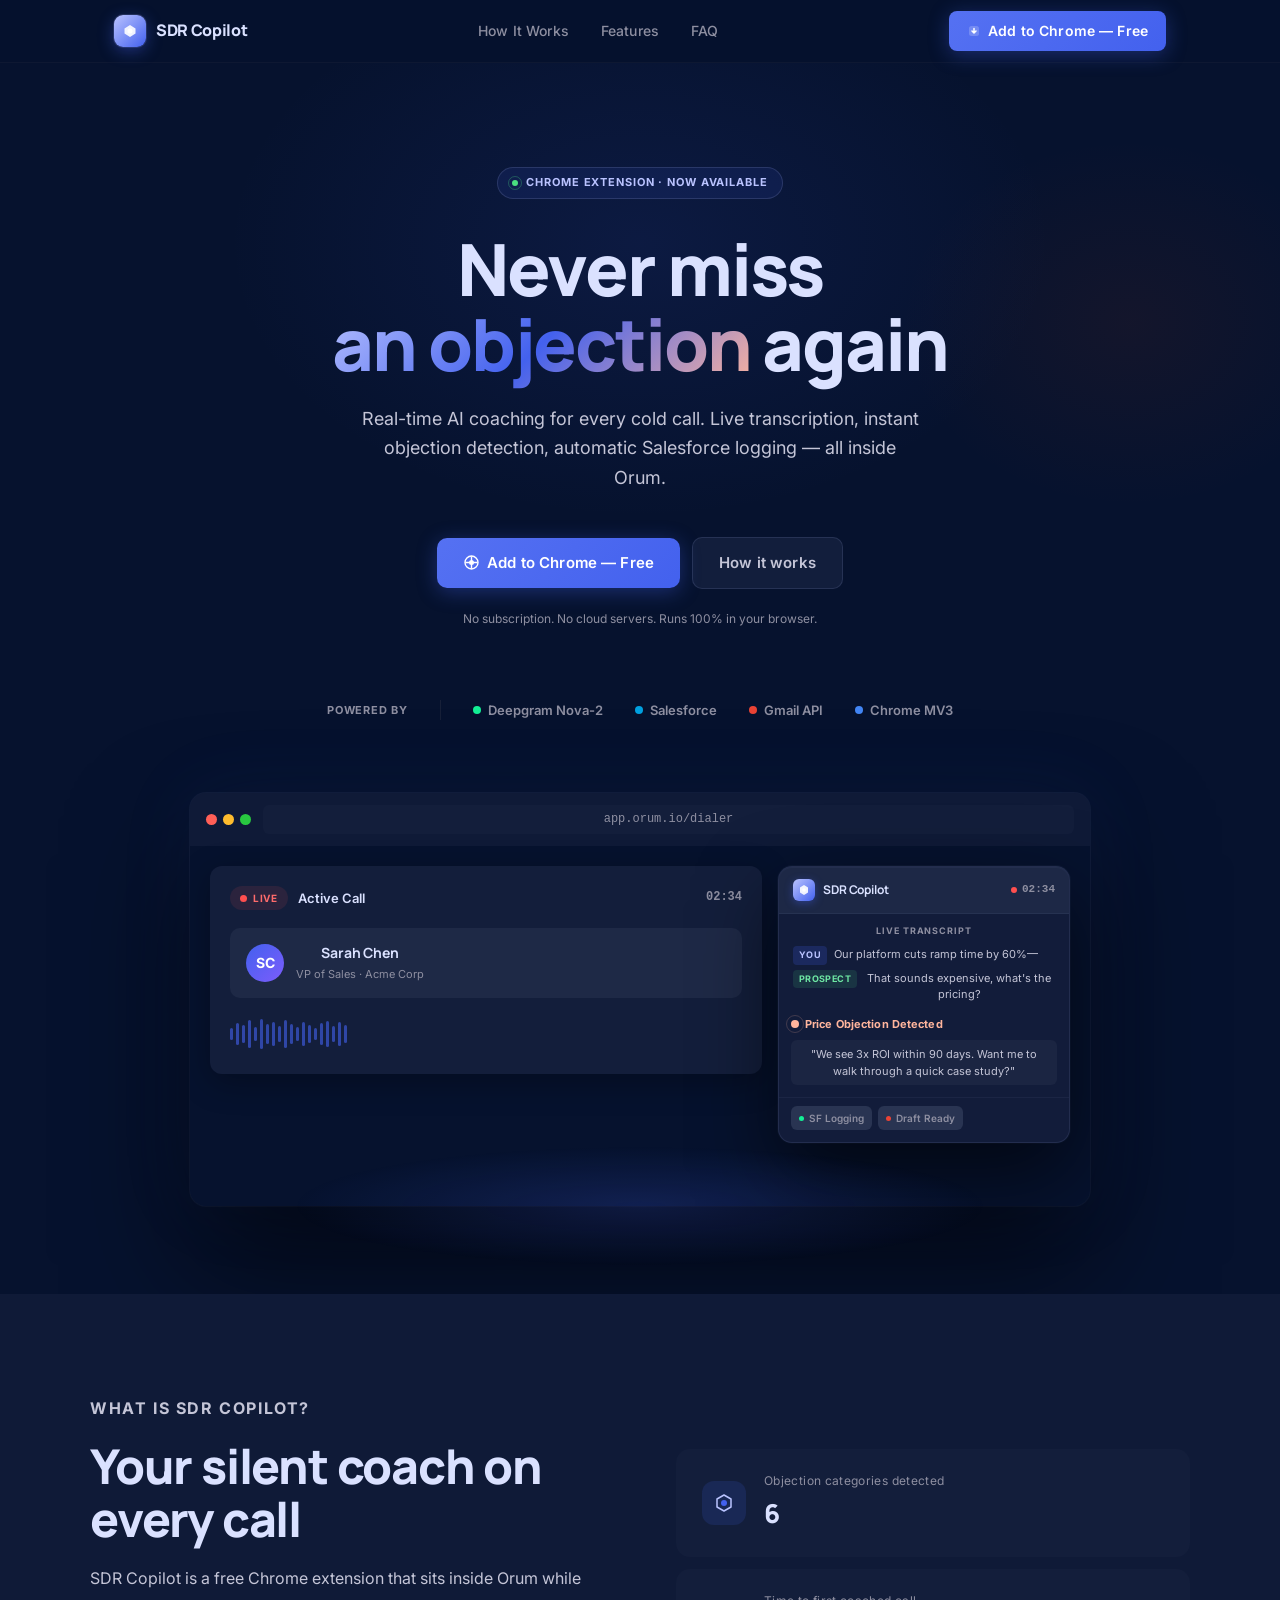
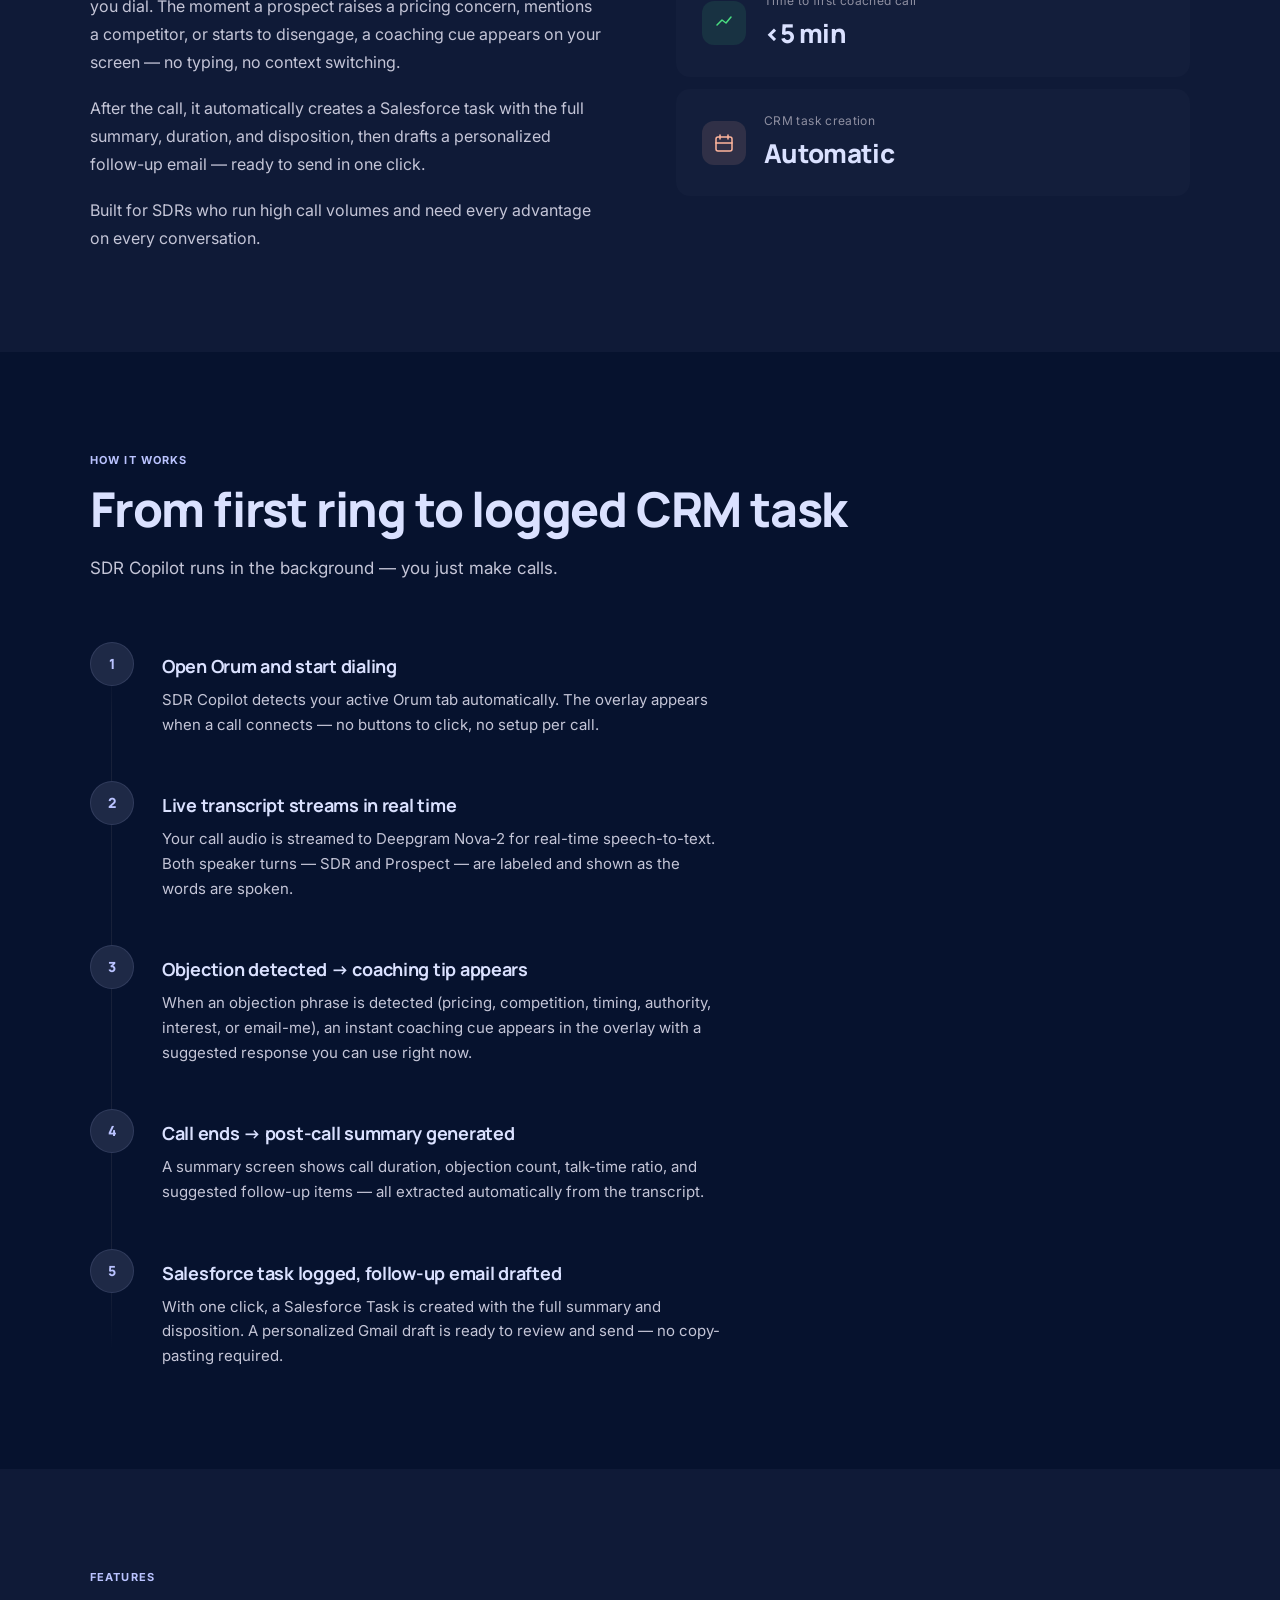
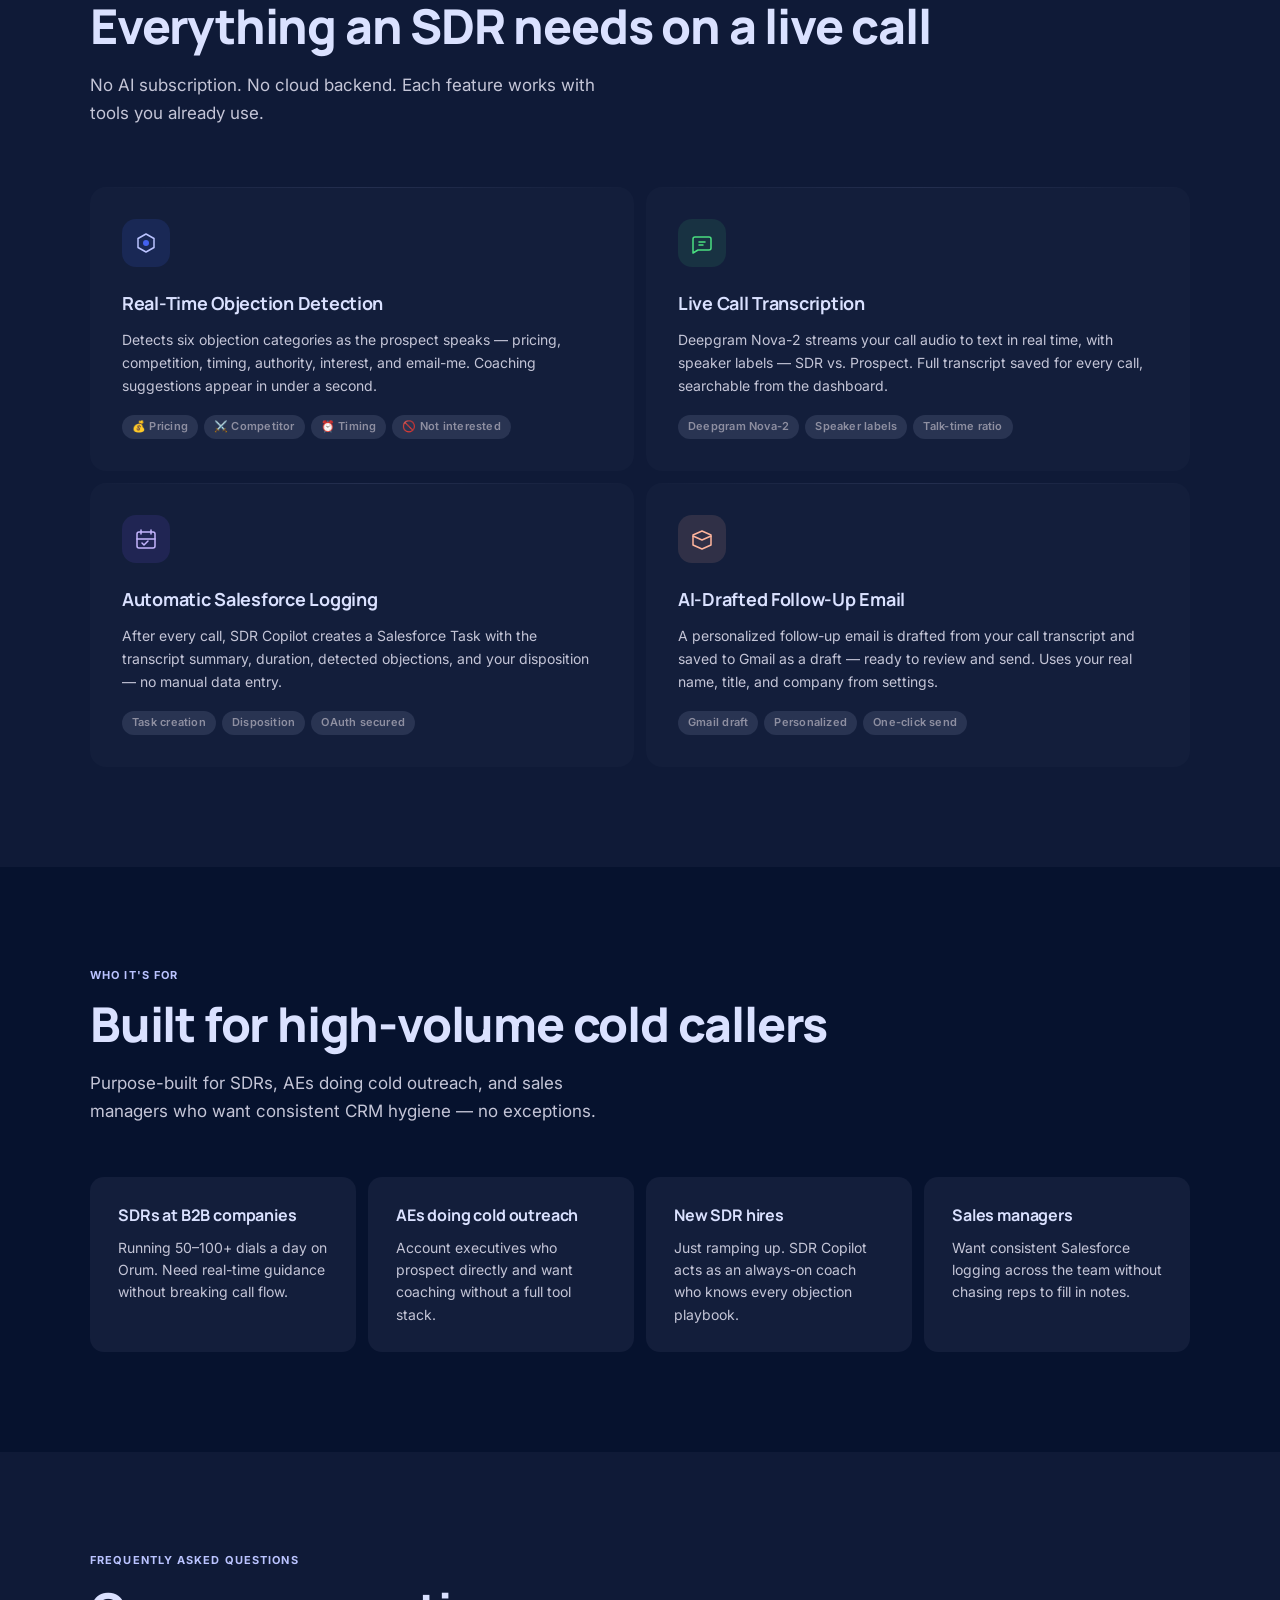
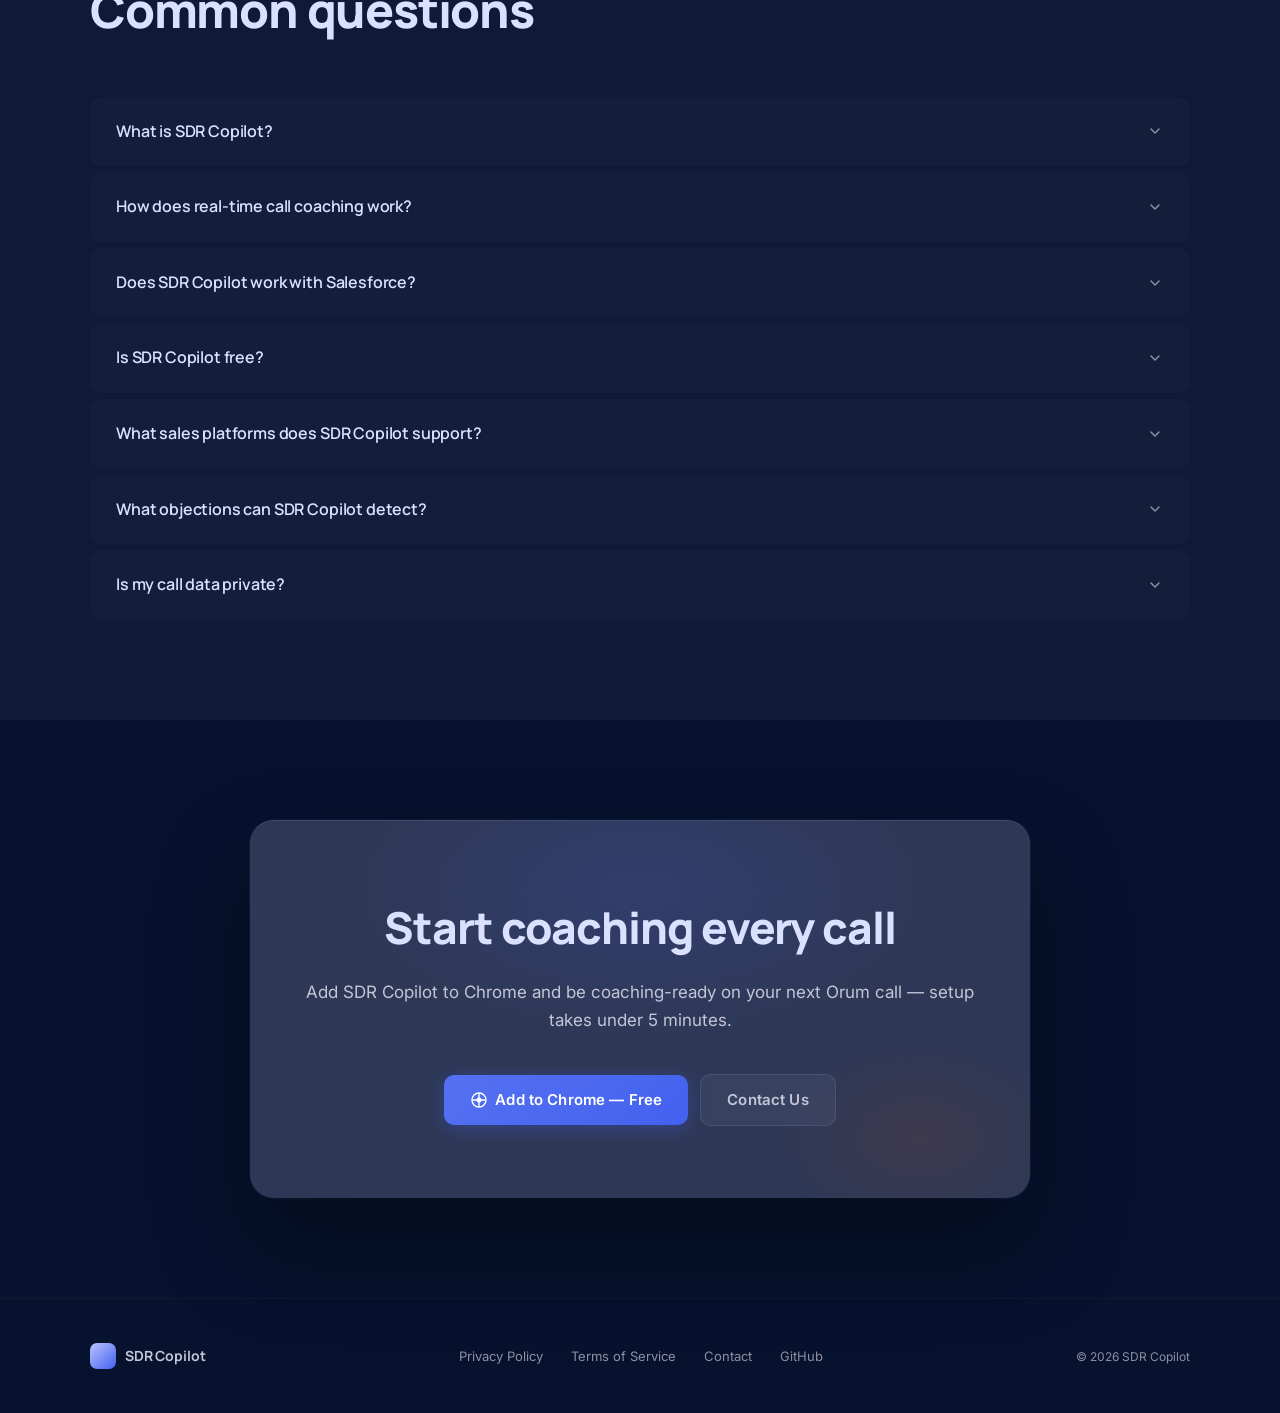
==== commit 781c1c14: "feat: Stitch design system redesign for marketing site" ====
--- a/marketing/index.html
+++ b/marketing/index.html
@@ -27,7 +27,7 @@
   <!-- ── Fonts ── -->
   <link rel="preconnect" href="https://fonts.googleapis.com" />
   <link rel="preconnect" href="https://fonts.gstatic.com" crossorigin />
-  <link href="https://fonts.googleapis.com/css2?family=Inter:wght@400;500;600;700;800&display=swap" rel="stylesheet" />
+  <link href="https://fonts.googleapis.com/css2?family=Manrope:wght@400;500;600;700;800&family=Inter:wght@400;500;600;700&display=swap" rel="stylesheet" />
 
   <!-- ── Structured Data: SoftwareApplication ── -->
   <script type="application/ld+json">
@@ -119,55 +119,90 @@
   </script>
 
   <style>
+    /* ── Stitch Design System ── */
     :root {
-      --bg: #0d0f14;
-      --bg-2: #111419;
-      --surface: #161820;
-      --surface-2: #1e2028;
-      --border: rgba(255,255,255,0.07);
-      --border-strong: rgba(255,255,255,0.12);
-      --text: #e4e5f0;
-      --text-2: #b8bdd0;
-      --text-3: #6b7087;
-      --accent: #4d8eff;
-      --accent-hover: #3a7af0;
-      --accent-dim: rgba(77,142,255,0.12);
-      --success: #22c55e;
-      --success-dim: rgba(34,197,94,0.1);
-      --font: 'Inter', -apple-system, BlinkMacSystemFont, 'Segoe UI', sans-serif;
+      /* Surface hierarchy */
+      --bg:          #06122e;
+      --bg-2:        #0f1a37;
+      --surface:     #131e3b;
+      --surface-2:   #1e2946;
+      --surface-3:   #293452;
+      --surface-bright: #2e3856;
+
+      /* Text */
+      --text:        #dae1ff;
+      --text-2:      #c4c5d7;
+      --text-3:      #8e8fa1;
+
+      /* Accent - electric blue */
+      --accent:      #4361ee;
+      --accent-light: #bac3ff;
+      --accent-dim:  rgba(67, 97, 238, 0.14);
+
+      /* Tertiary - warm orange */
+      --orange:      #ffb59d;
+      --orange-deep: #c6420b;
+      --orange-dim:  rgba(255, 181, 157, 0.12);
+
+      /* Ghost border (felt, not seen) */
+      --border:      rgba(68, 70, 85, 0.15);
+      --border-mid:  rgba(68, 70, 85, 0.28);
+      --border-hi:   rgba(186, 195, 255, 0.12);
+
+      /* Success */
+      --success:     #4ade80;
+      --success-dim: rgba(74, 222, 128, 0.1);
+
+      /* Fonts */
+      --font-display: 'Manrope', -apple-system, sans-serif;
+      --font-body:    'Inter', -apple-system, sans-serif;
     }
 
     *, *::before, *::after { box-sizing: border-box; margin: 0; padding: 0; }
-
     html { scroll-behavior: smooth; }
 
     body {
       background: var(--bg);
       color: var(--text);
-      font-family: var(--font);
+      font-family: var(--font-body);
       font-size: 15px;
       line-height: 1.6;
       -webkit-font-smoothing: antialiased;
     }
 
     a { color: inherit; text-decoration: none; }
+
+    /* ── Scroll-reveal ── */
+    .reveal {
+      opacity: 0;
+      transform: translateY(24px);
+      transition: opacity 0.6s cubic-bezier(0.16,1,0.3,1), transform 0.6s cubic-bezier(0.16,1,0.3,1);
+    }
+    .reveal.visible {
+      opacity: 1;
+      transform: none;
+    }
+    .reveal-delay-1 { transition-delay: 0.1s; }
+    .reveal-delay-2 { transition-delay: 0.18s; }
+    .reveal-delay-3 { transition-delay: 0.26s; }
+    .reveal-delay-4 { transition-delay: 0.34s; }
 
     /* ── Nav ── */
     .nav {
       position: sticky;
       top: 0;
       z-index: 100;
-      background: rgba(13,15,20,0.85);
-      backdrop-filter: blur(16px);
-      -webkit-backdrop-filter: blur(16px);
+      background: rgba(6, 18, 46, 0.75);
+      backdrop-filter: blur(24px);
+      -webkit-backdrop-filter: blur(24px);
       border-bottom: 1px solid var(--border);
     }
 
     .nav-inner {
-      max-width: 1080px;
+      max-width: 1100px;
       margin: 0 auto;
       padding: 0 24px;
-      height: 60px;
+      height: 62px;
       display: flex;
       align-items: center;
       justify-content: space-between;
@@ -178,143 +213,180 @@
       display: flex;
       align-items: center;
       gap: 10px;
+      font-family: var(--font-display);
       font-size: 16px;
-      font-weight: 700;
+      font-weight: 800;
       letter-spacing: -0.02em;
+      color: var(--text);
     }
 
     .nav-logo-mark {
-      width: 30px;
-      height: 30px;
-      border-radius: 8px;
-      background: linear-gradient(140deg, #4d8eff 0%, #7c5cfc 100%);
+      width: 32px;
+      height: 32px;
+      border-radius: 9px;
+      background: linear-gradient(135deg, var(--accent-light) 0%, var(--accent) 100%);
       display: flex;
       align-items: center;
       justify-content: center;
-      box-shadow: 0 2px 10px rgba(77,142,255,0.35);
+      box-shadow: 0 4px 16px rgba(67, 97, 238, 0.4), 0 0 0 1px rgba(186,195,255,0.15);
     }
 
     .nav-links {
       display: flex;
       align-items: center;
-      gap: 28px;
+      gap: 32px;
       list-style: none;
     }
 
     .nav-links a {
       font-size: 14px;
+      font-weight: 500;
       color: var(--text-3);
       transition: color 0.15s;
+      letter-spacing: 0.01em;
     }
 
     .nav-links a:hover { color: var(--text); }
 
+    /* ── Buttons ── */
     .btn {
       display: inline-flex;
       align-items: center;
       gap: 7px;
-      font-family: var(--font);
+      font-family: var(--font-body);
       font-size: 14px;
       font-weight: 600;
       padding: 9px 18px;
       border-radius: 8px;
       border: none;
       cursor: pointer;
-      transition: background 0.15s, box-shadow 0.15s, opacity 0.15s;
+      transition: all 0.15s;
       white-space: nowrap;
       text-decoration: none;
+      letter-spacing: 0.01em;
     }
 
     .btn-primary {
-      background: var(--accent);
+      background: linear-gradient(135deg, #5571f2 0%, var(--accent) 100%);
       color: white;
+      box-shadow: 0 4px 20px rgba(67, 97, 238, 0.35);
     }
 
     .btn-primary:hover {
-      background: var(--accent-hover);
-      box-shadow: 0 0 0 3px rgba(77,142,255,0.22);
-    }
-
-    .btn-outline {
-      background: transparent;
+      background: linear-gradient(135deg, #6b84f5 0%, #5571f2 100%);
+      box-shadow: 0 6px 28px rgba(67, 97, 238, 0.5);
+      transform: translateY(-1px);
+    }
+
+    .btn-ghost {
+      background: rgba(186, 195, 255, 0.07);
       color: var(--text-2);
-      border: 1px solid var(--border-strong);
-    }
-
-    .btn-outline:hover {
-      background: var(--surface);
+      border: 1px solid var(--border-hi);
+    }
+
+    .btn-ghost:hover {
+      background: rgba(186, 195, 255, 0.12);
       color: var(--text);
     }
 
     .btn-lg {
       font-size: 15px;
-      padding: 12px 24px;
+      padding: 13px 26px;
       border-radius: 10px;
     }
 
     /* ── Hero ── */
     .hero {
-      padding: 100px 24px 80px;
+      padding: 104px 24px 88px;
       text-align: center;
       position: relative;
       overflow: hidden;
     }
 
+    /* Atmospheric glow blobs */
     .hero::before {
       content: '';
       position: absolute;
-      top: -100px;
+      top: -120px;
       left: 50%;
       transform: translateX(-50%);
-      width: 700px;
-      height: 500px;
-      background: radial-gradient(ellipse at center, rgba(77,142,255,0.08) 0%, transparent 70%);
+      width: 900px;
+      height: 600px;
+      background: radial-gradient(ellipse at center, rgba(67,97,238,0.1) 0%, rgba(6,18,46,0) 65%);
       pointer-events: none;
     }
 
-    .hero-eyebrow {
+    .hero::after {
+      content: '';
+      position: absolute;
+      top: 60px;
+      right: -100px;
+      width: 500px;
+      height: 400px;
+      background: radial-gradient(ellipse at center, rgba(198, 66, 11, 0.07) 0%, transparent 65%);
+      pointer-events: none;
+    }
+
+    .hero-inner {
+      position: relative;
+      z-index: 1;
+    }
+
+    .hero-badge {
       display: inline-flex;
       align-items: center;
-      gap: 7px;
-      font-size: 12px;
-      font-weight: 600;
-      letter-spacing: 0.07em;
+      gap: 8px;
+      font-family: var(--font-body);
+      font-size: 11px;
+      font-weight: 700;
+      letter-spacing: 0.08em;
       text-transform: uppercase;
-      color: var(--accent);
-      background: var(--accent-dim);
-      border: 1px solid rgba(77,142,255,0.2);
+      color: var(--accent-light);
+      background: rgba(67, 97, 238, 0.1);
+      border: 1px solid rgba(186, 195, 255, 0.15);
       border-radius: 100px;
-      padding: 5px 14px;
-      margin-bottom: 28px;
-    }
-
-    .hero-eyebrow-dot {
+      padding: 6px 14px;
+      margin-bottom: 32px;
+    }
+
+    .hero-badge-pulse {
       width: 6px;
       height: 6px;
       border-radius: 50%;
       background: var(--success);
-      animation: pulse 1.8s ease infinite;
-    }
-
-    @keyframes pulse {
-      0%, 100% { opacity: 1; }
-      50% { opacity: 0.4; }
+      position: relative;
+    }
+
+    .hero-badge-pulse::after {
+      content: '';
+      position: absolute;
+      inset: -4px;
+      border-radius: 50%;
+      border: 1.5px solid var(--success);
+      opacity: 0.3;
+      animation: pulse-ring 1.8s ease-in-out infinite;
+    }
+
+    @keyframes pulse-ring {
+      0%, 100% { transform: scale(1); opacity: 0.3; }
+      50% { transform: scale(1.6); opacity: 0; }
     }
 
     .hero h1 {
-      font-size: clamp(36px, 6vw, 62px);
+      font-family: var(--font-display);
+      font-size: clamp(40px, 6.5vw, 72px);
       font-weight: 800;
       letter-spacing: -0.03em;
-      line-height: 1.1;
+      line-height: 1.05;
       color: var(--text);
-      margin-bottom: 20px;
-      max-width: 760px;
+      margin-bottom: 22px;
+      max-width: 820px;
       margin-left: auto;
       margin-right: auto;
     }
 
-    .hero h1 span {
-      background: linear-gradient(135deg, #4d8eff 0%, #22c55e 100%);
+    .hero h1 .gradient-text {
+      background: linear-gradient(135deg, var(--accent-light) 0%, var(--accent) 50%, var(--orange) 100%);
       -webkit-background-clip: text;
       -webkit-text-fill-color: transparent;
       background-clip: text;
@@ -323,9 +395,10 @@
     .hero-sub {
       font-size: 18px;
       color: var(--text-2);
-      line-height: 1.6;
-      max-width: 520px;
-      margin: 0 auto 40px;
+      line-height: 1.65;
+      max-width: 560px;
+      margin: 0 auto 44px;
+      font-weight: 400;
     }
 
     .hero-ctas {
@@ -334,39 +407,84 @@
       justify-content: center;
       gap: 12px;
       flex-wrap: wrap;
-      margin-bottom: 72px;
+      margin-bottom: 20px;
     }
 
     .hero-note {
       font-size: 12px;
       color: var(--text-3);
-      margin-top: 16px;
-    }
-
-    /* ── Product Mock ── */
+      margin-bottom: 72px;
+    }
+
+    /* ── Trust bar ── */
+    .trust-bar {
+      display: flex;
+      align-items: center;
+      justify-content: center;
+      gap: 32px;
+      flex-wrap: wrap;
+      margin-bottom: 72px;
+    }
+
+    .trust-label {
+      font-size: 11px;
+      font-weight: 700;
+      letter-spacing: 0.07em;
+      text-transform: uppercase;
+      color: var(--text-3);
+    }
+
+    .trust-divider {
+      width: 1px;
+      height: 20px;
+      background: var(--border-mid);
+    }
+
+    .trust-item {
+      display: flex;
+      align-items: center;
+      gap: 7px;
+      font-size: 13px;
+      font-weight: 600;
+      color: var(--text-3);
+      transition: color 0.15s;
+    }
+
+    .trust-item:hover { color: var(--text-2); }
+
+    .trust-dot {
+      width: 8px;
+      height: 8px;
+      border-radius: 50%;
+    }
+
+    /* ── Hero visual ── */
     .hero-visual {
-      max-width: 760px;
+      max-width: 900px;
       margin: 0 auto;
       position: relative;
     }
 
     .hero-visual-glow {
       position: absolute;
-      bottom: -40px;
+      bottom: -60px;
       left: 50%;
       transform: translateX(-50%);
-      width: 500px;
-      height: 100px;
-      background: radial-gradient(ellipse, rgba(77,142,255,0.15) 0%, transparent 70%);
+      width: 700px;
+      height: 120px;
+      background: radial-gradient(ellipse, rgba(67, 97, 238, 0.18) 0%, transparent 70%);
       pointer-events: none;
     }
 
+    /* Browser chrome */
     .mock-browser {
       background: var(--surface);
-      border: 1px solid var(--border-strong);
-      border-radius: 14px;
+      border-radius: 16px;
       overflow: hidden;
-      box-shadow: 0 40px 100px rgba(0,0,0,0.6), 0 0 0 1px rgba(255,255,255,0.04);
+      box-shadow:
+        0 60px 120px rgba(0,0,0,0.6),
+        0 0 0 1px rgba(186,195,255,0.06),
+        0 0 80px rgba(67, 97, 238, 0.08);
     }
 
     .mock-browser-bar {
@@ -375,7 +493,6 @@
       display: flex;
       align-items: center;
       gap: 12px;
-      border-bottom: 1px solid var(--border);
     }
 
     .mock-dots {
@@ -384,8 +501,8 @@
     }
 
     .mock-dot {
-      width: 10px;
-      height: 10px;
+      width: 11px;
+      height: 11px;
       border-radius: 50%;
     }
 
@@ -395,47 +512,68 @@
 
     .mock-url-bar {
       flex: 1;
-      background: var(--surface-2);
-      border: 1px solid var(--border);
+      background: var(--surface);
       border-radius: 6px;
       padding: 5px 12px;
       font-size: 12px;
       color: var(--text-3);
-      font-family: monospace;
+      font-family: 'SF Mono', 'Fira Code', monospace;
     }
 
     .mock-screen {
-      background: #1a1d26;
-      padding: 24px;
-      min-height: 340px;
+      background: var(--bg);
+      padding: 20px;
+      min-height: 360px;
       position: relative;
       display: flex;
       align-items: flex-start;
       gap: 16px;
     }
 
-    /* Orum-like dialer mockup */
+    /* Left: Orum dialer */
     .mock-dialer {
       flex: 1;
-      background: var(--bg-2);
-      border: 1px solid var(--border);
-      border-radius: 10px;
+      background: var(--surface);
+      border-radius: 12px;
       padding: 20px;
+      box-shadow: 0 8px 32px rgba(0,0,0,0.3);
     }
 
     .mock-dialer-header {
       display: flex;
       align-items: center;
       gap: 10px;
-      margin-bottom: 16px;
+      margin-bottom: 18px;
+    }
+
+    .mock-live-indicator {
+      display: flex;
+      align-items: center;
+      gap: 6px;
+      background: rgba(255, 79, 79, 0.1);
+      border-radius: 100px;
+      padding: 4px 10px;
     }
 
     .mock-live-dot {
-      width: 8px;
-      height: 8px;
+      width: 7px;
+      height: 7px;
       border-radius: 50%;
-      background: #ef4444;
-      animation: pulse 1.4s ease infinite;
+      background: #ff4f4f;
+      animation: pulse-dot 1.4s ease infinite;
+    }
+
+    @keyframes pulse-dot {
+      0%, 100% { opacity: 1; }
+      50% { opacity: 0.4; }
+    }
+
+    .mock-live-text {
+      font-size: 10px;
+      font-weight: 700;
+      letter-spacing: 0.07em;
+      text-transform: uppercase;
+      color: #ff6b6b;
     }
 
     .mock-dialer-title {
@@ -444,265 +582,356 @@
       color: var(--text);
     }
 
-    .mock-dialer-sub {
+    .mock-timer {
+      font-size: 12px;
+      font-weight: 600;
+      color: var(--text-3);
+      margin-left: auto;
+      font-family: 'SF Mono', monospace;
+    }
+
+    .mock-prospect-card {
+      background: var(--surface-2);
+      border-radius: 10px;
+      padding: 14px 16px;
+      margin-bottom: 16px;
+      display: flex;
+      align-items: center;
+      gap: 12px;
+    }
+
+    .mock-prospect-avatar {
+      width: 38px;
+      height: 38px;
+      border-radius: 50%;
+      background: linear-gradient(135deg, var(--accent) 0%, #7c5cfc 100%);
+      display: flex;
+      align-items: center;
+      justify-content: center;
+      font-size: 14px;
+      font-weight: 700;
+      color: white;
+      flex-shrink: 0;
+    }
+
+    .mock-prospect-name {
+      font-size: 14px;
+      font-weight: 700;
+      font-family: var(--font-display);
+      color: var(--text);
+      margin-bottom: 2px;
+      letter-spacing: -0.01em;
+    }
+
+    .mock-prospect-role {
       font-size: 11px;
       color: var(--text-3);
-      margin-left: auto;
-    }
-
-    .mock-prospect-card {
-      background: var(--surface-2);
-      border: 1px solid var(--border);
-      border-radius: 8px;
-      padding: 12px 14px;
-      margin-bottom: 14px;
-    }
-
-    .mock-prospect-name {
-      font-size: 14px;
-      font-weight: 600;
-      color: var(--text);
-      margin-bottom: 2px;
-    }
-
-    .mock-prospect-role {
-      font-size: 12px;
-      color: var(--text-3);
     }
 
     .mock-waveform {
       display: flex;
       align-items: center;
       gap: 3px;
-      height: 36px;
-      padding: 8px 0;
+      height: 40px;
+      padding: 4px 0;
     }
 
     .mock-bar {
       width: 3px;
       background: var(--accent);
       border-radius: 2px;
-      opacity: 0.7;
-    }
-
-    .mock-bar:nth-child(odd) { height: 60%; animation: wave 0.9s ease-in-out infinite; }
-    .mock-bar:nth-child(even) { height: 35%; animation: wave 0.9s ease-in-out infinite 0.15s; }
-    .mock-bar:nth-child(3n) { height: 85%; animation: wave 0.9s ease-in-out infinite 0.3s; }
+      opacity: 0.6;
+    }
+
+    .mock-bar:nth-child(1)  { height: 40%; animation: wave 1.1s ease-in-out infinite 0.0s; }
+    .mock-bar:nth-child(2)  { height: 70%; animation: wave 0.9s ease-in-out infinite 0.1s; }
+    .mock-bar:nth-child(3)  { height: 55%; animation: wave 1.2s ease-in-out infinite 0.2s; }
+    .mock-bar:nth-child(4)  { height: 85%; animation: wave 0.8s ease-in-out infinite 0.15s; }
+    .mock-bar:nth-child(5)  { height: 45%; animation: wave 1.0s ease-in-out infinite 0.05s; }
+    .mock-bar:nth-child(6)  { height: 95%; animation: wave 0.9s ease-in-out infinite 0.25s; }
+    .mock-bar:nth-child(7)  { height: 60%; animation: wave 1.1s ease-in-out infinite 0.35s; }
+    .mock-bar:nth-child(8)  { height: 75%; animation: wave 0.8s ease-in-out infinite 0.2s; }
+    .mock-bar:nth-child(9)  { height: 50%; animation: wave 1.0s ease-in-out infinite 0.1s; }
+    .mock-bar:nth-child(10) { height: 88%; animation: wave 0.9s ease-in-out infinite 0.3s; }
+    .mock-bar:nth-child(11) { height: 62%; animation: wave 1.2s ease-in-out infinite 0.0s; }
+    .mock-bar:nth-child(12) { height: 42%; animation: wave 1.0s ease-in-out infinite 0.15s; }
+    .mock-bar:nth-child(13) { height: 78%; animation: wave 0.8s ease-in-out infinite 0.4s; }
+    .mock-bar:nth-child(14) { height: 55%; animation: wave 0.9s ease-in-out infinite 0.05s; }
+    .mock-bar:nth-child(15) { height: 38%; animation: wave 1.1s ease-in-out infinite 0.2s; }
+    .mock-bar:nth-child(16) { height: 68%; animation: wave 1.0s ease-in-out infinite 0.3s; }
+    .mock-bar:nth-child(17) { height: 82%; animation: wave 0.9s ease-in-out infinite 0.1s; }
+    .mock-bar:nth-child(18) { height: 48%; animation: wave 1.1s ease-in-out infinite 0.25s; }
+    .mock-bar:nth-child(19) { height: 72%; animation: wave 0.8s ease-in-out infinite 0.35s; }
+    .mock-bar:nth-child(20) { height: 58%; animation: wave 1.0s ease-in-out infinite 0.0s; }
 
     @keyframes wave {
       0%, 100% { transform: scaleY(1); }
-      50% { transform: scaleY(1.5); }
-    }
-
-    /* SDR Copilot overlay mockup */
+      50% { transform: scaleY(1.45); }
+    }
+
+    /* Right: SDR Copilot overlay */
     .mock-overlay {
-      width: 280px;
-      background: rgba(15, 17, 23, 0.96);
-      border: 1px solid rgba(66, 71, 84, 0.4);
-      border-radius: 12px;
-      box-shadow: 0 24px 64px rgba(0,0,0,0.7);
+      width: 292px;
+      background: rgba(19, 30, 59, 0.95);
+      border: 1px solid rgba(186, 195, 255, 0.1);
+      border-radius: 14px;
+      box-shadow:
+        0 32px 80px rgba(0,0,0,0.6),
+        0 0 0 1px rgba(186,195,255,0.04),
+        inset 0 1px 0 rgba(186,195,255,0.07);
       overflow: hidden;
       flex-shrink: 0;
-      animation: overlay-in 0.5s cubic-bezier(0.16, 1, 0.3, 1) forwards;
-    }
-
-    @keyframes overlay-in {
-      from { opacity: 0; transform: translateX(20px) scale(0.97); }
-      to   { opacity: 1; transform: translateX(0) scale(1); }
+      backdrop-filter: blur(24px);
+      animation: overlay-slide-in 0.6s cubic-bezier(0.16, 1, 0.3, 1) 0.3s both;
+    }
+
+    @keyframes overlay-slide-in {
+      from { opacity: 0; transform: translateX(24px) scale(0.96); }
+      to   { opacity: 1; transform: none; }
     }
 
     .mock-overlay-header {
       display: flex;
       align-items: center;
       justify-content: space-between;
-      padding: 10px 12px;
-      border-bottom: 1px solid rgba(66, 71, 84, 0.2);
-    }
-
-    .mock-overlay-logo {
-      display: flex;
-      align-items: center;
-      gap: 7px;
-    }
-
-    .mock-overlay-badge {
-      width: 18px;
-      height: 18px;
-      border-radius: 5px;
-      background: linear-gradient(140deg, #4d8eff, #7c5cfc);
+      padding: 12px 14px;
+      background: rgba(41, 52, 82, 0.5);
+      border-bottom: 1px solid rgba(186, 195, 255, 0.06);
+    }
+
+    .mock-overlay-brand {
+      display: flex;
+      align-items: center;
+      gap: 8px;
+    }
+
+    .mock-overlay-icon {
+      width: 22px;
+      height: 22px;
+      border-radius: 6px;
+      background: linear-gradient(135deg, var(--accent-light) 0%, var(--accent) 100%);
       display: flex;
       align-items: center;
       justify-content: center;
-    }
-
-    .mock-overlay-title {
-      font-size: 11px;
-      font-weight: 600;
-      color: #e2e2eb;
-    }
-
-    .mock-overlay-rec {
+      box-shadow: 0 2px 8px rgba(67, 97, 238, 0.4);
+    }
+
+    .mock-overlay-name {
+      font-size: 12px;
+      font-weight: 700;
+      font-family: var(--font-display);
+      color: var(--text);
+      letter-spacing: -0.01em;
+    }
+
+    .mock-overlay-status {
       display: flex;
       align-items: center;
       gap: 5px;
-      font-size: 10px;
-      color: #8c909f;
     }
 
     .mock-rec-dot {
       width: 6px;
       height: 6px;
       border-radius: 50%;
-      background: #ff4757;
-      animation: pulse 1.4s ease infinite;
+      background: #ff4f4f;
+      animation: pulse-dot 1.4s ease infinite;
+    }
+
+    .mock-rec-time {
+      font-size: 11px;
+      font-weight: 600;
+      color: var(--text-3);
+      font-family: 'SF Mono', monospace;
     }
 
     .mock-transcript-section {
-      padding: 8px 12px 6px;
-      border-bottom: 1px solid rgba(66, 71, 84, 0.15);
+      padding: 10px 14px 8px;
     }
 
     .mock-section-label {
       font-size: 9px;
       font-weight: 700;
-      letter-spacing: 0.08em;
+      letter-spacing: 0.1em;
       text-transform: uppercase;
-      color: #8c909f;
-      margin-bottom: 6px;
+      color: var(--text-3);
+      margin-bottom: 8px;
     }
 
     .mock-transcript-line {
       display: flex;
       align-items: baseline;
-      gap: 6px;
-      margin-bottom: 4px;
+      gap: 7px;
+      margin-bottom: 5px;
     }
 
     .mock-speaker {
       font-size: 9px;
       font-weight: 700;
-      padding: 1px 5px;
-      border-radius: 3px;
+      padding: 2px 6px;
+      border-radius: 4px;
       white-space: nowrap;
+      letter-spacing: 0.04em;
+      text-transform: uppercase;
     }
 
     .mock-speaker-you {
-      background: rgba(77, 142, 255, 0.18);
-      color: #adc6ff;
+      background: rgba(67, 97, 238, 0.2);
+      color: var(--accent-light);
     }
 
     .mock-speaker-prospect {
-      background: rgba(78, 222, 163, 0.15);
-      color: #4edea3;
+      background: rgba(74, 222, 128, 0.12);
+      color: #6ee7a4;
     }
 
     .mock-transcript-text {
       font-size: 11px;
-      color: #c2c6d6;
-      line-height: 1.4;
-    }
-
+      color: var(--text-2);
+      line-height: 1.45;
+    }
+
+    /* Objection alert */
     .mock-objection-section {
-      padding: 8px 12px 10px;
+      padding: 0 12px 12px;
     }
 
     .mock-objection-card {
-      border: 1px solid rgba(245, 158, 11, 0.4);
-      border-left: 3px solid #f59e0b;
-      border-radius: 7px;
-      padding: 8px 10px;
-      background: rgba(245, 158, 11, 0.06);
-      animation: obj-in 0.4s ease 0.3s backwards;
-    }
-
-    @keyframes obj-in {
-      from { opacity: 0; transform: translateX(8px); }
-      to   { opacity: 1; transform: translateX(0); }
+      background: rgba(198, 66, 11, 0.1);
+      border-radius: 9px;
+      padding: 10px 12px;
+      border-left: 3px solid var(--orange-deep);
+      animation: obj-flash 0.5s cubic-bezier(0.16,1,0.3,1) 0.6s both;
+    }
+
+    @keyframes obj-flash {
+      from { opacity: 0; transform: translateX(8px); background: rgba(198,66,11,0.25); }
+      to   { opacity: 1; transform: none; background: rgba(198,66,11,0.1); }
+    }
+
+    .mock-obj-alert {
+      display: flex;
+      align-items: center;
+      gap: 6px;
+      margin-bottom: 7px;
+    }
+
+    /* Pulse indicator (Stitch "The Pulse" component) */
+    .mock-pulse-dot {
+      width: 8px;
+      height: 8px;
+      border-radius: 50%;
+      background: var(--orange);
+      position: relative;
+      flex-shrink: 0;
+    }
+
+    .mock-pulse-dot::after {
+      content: '';
+      position: absolute;
+      inset: -5px;
+      border-radius: 50%;
+      border: 1.5px solid var(--orange);
+      opacity: 0.2;
+      animation: pulse-ring 1.4s ease-in-out infinite;
     }
 
     .mock-obj-label {
       font-size: 11px;
+      font-weight: 700;
+      color: var(--orange);
+      letter-spacing: 0.01em;
+    }
+
+    .mock-obj-suggestion {
+      font-size: 11px;
+      color: var(--text-2);
+      line-height: 1.5;
+      background: rgba(255,255,255,0.04);
+      border-radius: 6px;
+      padding: 6px 8px;
+    }
+
+    /* Integration status row */
+    .mock-integrations {
+      display: flex;
+      gap: 6px;
+      padding: 8px 12px 12px;
+      border-top: 1px solid rgba(186,195,255,0.05);
+    }
+
+    .mock-int-badge {
+      display: flex;
+      align-items: center;
+      gap: 5px;
+      background: var(--surface-3);
+      border-radius: 6px;
+      padding: 4px 8px;
+      font-size: 10px;
       font-weight: 600;
-      color: #e2e2eb;
-      margin-bottom: 5px;
-    }
-
-    .mock-obj-chip {
-      font-size: 10.5px;
-      padding: 5px 8px;
-      border-radius: 5px;
-      background: rgba(255,255,255,0.05);
-      border: 1px solid rgba(255,255,255,0.09);
-      color: #c2c6d6;
-      line-height: 1.4;
+      color: var(--text-3);
+    }
+
+    .mock-int-dot {
+      width: 5px;
+      height: 5px;
+      border-radius: 50%;
     }
 
     /* ── Section layout ── */
     .section {
-      padding: 96px 24px;
+      padding: 100px 24px;
     }
 
     .section-inner {
-      max-width: 1080px;
+      max-width: 1100px;
       margin: 0 auto;
     }
 
     .section-eyebrow {
-      font-size: 12px;
-      font-weight: 600;
-      letter-spacing: 0.08em;
+      font-size: 11px;
+      font-weight: 700;
+      letter-spacing: 0.1em;
       text-transform: uppercase;
-      color: var(--accent);
-      margin-bottom: 12px;
+      color: var(--accent-light);
+      margin-bottom: 14px;
+      font-family: var(--font-body);
     }
 
     .section-title {
-      font-size: clamp(28px, 4vw, 42px);
+      font-family: var(--font-display);
+      font-size: clamp(30px, 4.5vw, 48px);
       font-weight: 800;
       letter-spacing: -0.025em;
-      line-height: 1.15;
+      line-height: 1.1;
       color: var(--text);
-      margin-bottom: 16px;
+      margin-bottom: 18px;
     }
 
     .section-sub {
       font-size: 17px;
       color: var(--text-2);
-      max-width: 520px;
-      line-height: 1.6;
-    }
-
-    .section-divider {
-      border: none;
-      border-top: 1px solid var(--border);
+      max-width: 540px;
+      line-height: 1.65;
     }
 
     /* ── What section ── */
     .what-section {
       background: var(--bg-2);
-      border-top: 1px solid var(--border);
-      border-bottom: 1px solid var(--border);
     }
 
     .what-grid {
       display: grid;
       grid-template-columns: 1fr 1fr;
-      gap: 64px;
-      align-items: center;
-    }
-
-    @media (max-width: 768px) {
-      .what-grid { grid-template-columns: 1fr; gap: 40px; }
-      .nav-links { display: none; }
-      .hero { padding: 60px 16px 48px; }
-      .section { padding: 64px 16px; }
+      gap: 72px;
+      align-items: center;
     }
 
     .what-text p {
       font-size: 16px;
       color: var(--text-2);
-      line-height: 1.7;
-      margin-bottom: 16px;
+      line-height: 1.75;
+      margin-bottom: 18px;
     }
 
     .what-text p:last-child { margin-bottom: 0; }
@@ -710,43 +939,50 @@
     .what-stats {
       display: flex;
       flex-direction: column;
-      gap: 16px;
+      gap: 12px;
     }
 
     .what-stat {
       background: var(--surface);
-      border: 1px solid var(--border);
+      border-radius: 14px;
+      padding: 22px 26px;
+      display: flex;
+      align-items: center;
+      gap: 18px;
+      transition: background 0.2s, transform 0.2s;
+    }
+
+    .what-stat:hover {
+      background: var(--surface-2);
+      transform: translateX(4px);
+    }
+
+    .what-stat-icon {
+      width: 44px;
+      height: 44px;
       border-radius: 12px;
-      padding: 20px 24px;
-      display: flex;
-      align-items: center;
-      gap: 16px;
-    }
-
-    .what-stat-icon {
-      width: 40px;
-      height: 40px;
-      border-radius: 10px;
       display: flex;
       align-items: center;
       justify-content: center;
       flex-shrink: 0;
     }
 
-    .what-stat-icon.blue { background: rgba(77,142,255,0.12); }
-    .what-stat-icon.green { background: rgba(34,197,94,0.12); }
-    .what-stat-icon.purple { background: rgba(124,92,252,0.12); }
+    .what-stat-icon.blue  { background: rgba(67, 97, 238, 0.14); }
+    .what-stat-icon.green { background: rgba(74, 222, 128, 0.1); }
+    .what-stat-icon.orange{ background: rgba(255, 181, 157, 0.12); }
 
     .what-stat-label {
-      font-size: 13px;
+      font-size: 12px;
       color: var(--text-3);
-      margin-bottom: 2px;
+      letter-spacing: 0.03em;
+      margin-bottom: 3px;
     }
 
     .what-stat-value {
-      font-size: 24px;
+      font-family: var(--font-display);
+      font-size: 26px;
       font-weight: 800;
-      letter-spacing: -0.02em;
+      letter-spacing: -0.025em;
       color: var(--text);
     }
 
@@ -755,41 +991,45 @@
       display: flex;
       flex-direction: column;
       gap: 0;
-      margin-top: 56px;
+      margin-top: 60px;
       position: relative;
     }
 
     .steps::before {
       content: '';
       position: absolute;
-      left: 23px;
-      top: 0;
-      bottom: 0;
+      left: 21px;
+      top: 20px;
+      bottom: 20px;
       width: 1px;
-      background: linear-gradient(to bottom, transparent, var(--border) 10%, var(--border) 90%, transparent);
+      background: linear-gradient(to bottom,
+        transparent,
+        var(--border-mid) 10%,
+        var(--border-mid) 90%,
+        transparent);
     }
 
     .step {
       display: flex;
-      gap: 24px;
-      padding: 0 0 40px;
-      position: relative;
+      gap: 28px;
+      padding: 0 0 44px;
     }
 
     .step:last-child { padding-bottom: 0; }
 
     .step-num {
-      width: 46px;
-      height: 46px;
+      width: 44px;
+      height: 44px;
       border-radius: 50%;
       background: var(--surface-2);
-      border: 1px solid var(--border-strong);
+      border: 1px solid var(--border-hi);
       display: flex;
       align-items: center;
       justify-content: center;
-      font-size: 15px;
-      font-weight: 700;
-      color: var(--accent);
+      font-family: var(--font-display);
+      font-size: 14px;
+      font-weight: 800;
+      color: var(--accent-light);
       flex-shrink: 0;
       position: relative;
       z-index: 1;
@@ -800,57 +1040,128 @@
     }
 
     .step-title {
-      font-size: 17px;
+      font-family: var(--font-display);
+      font-size: 18px;
       font-weight: 700;
       color: var(--text);
-      margin-bottom: 6px;
-      letter-spacing: -0.01em;
+      margin-bottom: 7px;
+      letter-spacing: -0.015em;
     }
 
     .step-desc {
       font-size: 15px;
       color: var(--text-2);
-      line-height: 1.6;
+      line-height: 1.65;
       max-width: 560px;
     }
 
     /* ── Features ── */
+    .features-section {
+      background: var(--bg-2);
+    }
+
     .features-grid {
       display: grid;
-      grid-template-columns: repeat(auto-fit, minmax(260px, 1fr));
-      gap: 16px;
-      margin-top: 56px;
+      grid-template-columns: repeat(2, 1fr);
+      gap: 12px;
+      margin-top: 60px;
+    }
+
+    @media (max-width: 640px) {
+      .features-grid { grid-template-columns: 1fr; }
     }
 
     .feature-card {
       background: var(--surface);
-      border: 1px solid var(--border);
+      border-radius: 16px;
+      padding: 32px;
+      transition: background 0.2s, transform 0.2s, box-shadow 0.2s;
+      position: relative;
+      overflow: hidden;
+    }
+
+    .feature-card::before {
+      content: '';
+      position: absolute;
+      top: 0;
+      left: 0;
+      right: 0;
+      height: 1px;
+      background: linear-gradient(90deg, transparent, rgba(186,195,255,0.1), transparent);
+    }
+
+    .feature-card:hover {
+      background: var(--surface-2);
+      transform: scale(1.01);
+      box-shadow: 0 16px 48px rgba(0,0,0,0.3), 0 0 0 1px rgba(186,195,255,0.08);
+    }
+
+    .feature-icon {
+      width: 48px;
+      height: 48px;
       border-radius: 14px;
-      padding: 28px;
-      transition: border-color 0.2s, background 0.2s;
-    }
-
-    .feature-card:hover {
-      border-color: var(--border-strong);
-      background: var(--surface-2);
-    }
-
-    .feature-icon {
-      width: 44px;
-      height: 44px;
-      border-radius: 11px;
       display: flex;
       align-items: center;
       justify-content: center;
+      margin-bottom: 22px;
+    }
+
+    .feature-icon.blue   { background: rgba(67, 97, 238, 0.14); }
+    .feature-icon.green  { background: rgba(74, 222, 128, 0.1); }
+    .feature-icon.purple { background: rgba(124, 92, 252, 0.12); }
+    .feature-icon.orange { background: rgba(255, 181, 157, 0.12); }
+
+    .feature-title {
+      font-family: var(--font-display);
+      font-size: 18px;
+      font-weight: 700;
+      color: var(--text);
+      margin-bottom: 10px;
+      letter-spacing: -0.015em;
+    }
+
+    .feature-desc {
+      font-size: 14px;
+      color: var(--text-2);
+      line-height: 1.65;
       margin-bottom: 18px;
     }
 
-    .feature-icon.blue { background: rgba(77,142,255,0.12); border: 1px solid rgba(77,142,255,0.18); }
-    .feature-icon.green { background: rgba(34,197,94,0.1); border: 1px solid rgba(34,197,94,0.18); }
-    .feature-icon.purple { background: rgba(124,92,252,0.1); border: 1px solid rgba(124,92,252,0.18); }
-    .feature-icon.amber { background: rgba(245,158,11,0.1); border: 1px solid rgba(245,158,11,0.18); }
-
-    .feature-title {
+    .feature-tags {
+      display: flex;
+      flex-wrap: wrap;
+      gap: 6px;
+    }
+
+    .tag {
+      font-size: 11px;
+      font-weight: 600;
+      padding: 3px 10px;
+      border-radius: 100px;
+      background: var(--surface-3);
+      color: var(--text-3);
+      letter-spacing: 0.02em;
+    }
+
+    /* ── Who ── */
+    .who-grid {
+      display: grid;
+      grid-template-columns: repeat(auto-fit, minmax(230px, 1fr));
+      gap: 12px;
+      margin-top: 52px;
+    }
+
+    .who-card {
+      background: var(--surface);
+      border-radius: 14px;
+      padding: 26px 28px;
+      transition: background 0.2s;
+    }
+
+    .who-card:hover { background: var(--surface-2); }
+
+    .who-role {
+      font-family: var(--font-display);
       font-size: 16px;
       font-weight: 700;
       color: var(--text);
@@ -858,101 +1169,52 @@
       letter-spacing: -0.01em;
     }
 
-    .feature-desc {
+    .who-desc {
       font-size: 14px;
       color: var(--text-2);
       line-height: 1.6;
     }
 
-    .feature-badges {
-      display: flex;
-      flex-wrap: wrap;
+    /* ── FAQ ── */
+    .faq-section {
+      background: var(--bg-2);
+    }
+
+    .faq-list {
+      margin-top: 60px;
+      display: flex;
+      flex-direction: column;
       gap: 6px;
-      margin-top: 14px;
-    }
-
-    .badge {
-      font-size: 11px;
-      font-weight: 600;
-      padding: 3px 8px;
-      border-radius: 100px;
+    }
+
+    .faq-item {
+      background: var(--surface);
+      border-radius: 12px;
+      overflow: hidden;
+      transition: background 0.15s;
+    }
+
+    .faq-item[open] {
       background: var(--surface-2);
-      border: 1px solid var(--border-strong);
-      color: var(--text-3);
-    }
-
-    /* ── Who ── */
-    .who-section {
-      background: var(--bg-2);
-      border-top: 1px solid var(--border);
-      border-bottom: 1px solid var(--border);
-    }
-
-    .who-grid {
-      display: grid;
-      grid-template-columns: repeat(auto-fit, minmax(220px, 1fr));
-      gap: 16px;
-      margin-top: 48px;
-    }
-
-    .who-card {
-      background: var(--surface);
-      border: 1px solid var(--border);
-      border-radius: 12px;
-      padding: 22px 24px;
-    }
-
-    .who-role {
-      font-size: 15px;
-      font-weight: 700;
-      color: var(--text);
-      margin-bottom: 6px;
-    }
-
-    .who-desc {
-      font-size: 13px;
-      color: var(--text-2);
-      line-height: 1.55;
-    }
-
-    /* ── FAQ ── */
-    .faq-list {
-      margin-top: 56px;
-      display: flex;
-      flex-direction: column;
-      gap: 0;
-      border: 1px solid var(--border);
-      border-radius: 14px;
-      overflow: hidden;
-    }
-
-    .faq-item {
-      border-bottom: 1px solid var(--border);
-    }
-
-    .faq-item:last-child { border-bottom: none; }
+    }
 
     .faq-q {
       display: flex;
       align-items: center;
       justify-content: space-between;
       gap: 16px;
-      padding: 22px 24px;
+      padding: 22px 26px;
+      font-family: var(--font-display);
       font-size: 16px;
       font-weight: 600;
       color: var(--text);
       cursor: pointer;
       list-style: none;
-      background: var(--surface);
-      transition: background 0.15s;
       user-select: none;
-    }
-
-    .faq-item[open] .faq-q { background: var(--surface-2); }
+      letter-spacing: -0.01em;
+    }
 
     .faq-q::-webkit-details-marker { display: none; }
-
-    .faq-q:hover { background: var(--surface-2); }
 
     .faq-chevron {
       flex-shrink: 0;
@@ -963,45 +1225,72 @@
     .faq-item[open] .faq-chevron { transform: rotate(180deg); }
 
     .faq-a {
-      padding: 0 24px 22px;
+      padding: 0 26px 22px;
       font-size: 15px;
       color: var(--text-2);
       line-height: 1.7;
-      background: var(--surface-2);
     }
 
     /* ── CTA Banner ── */
     .cta-section {
-      padding: 96px 24px;
+      padding: 100px 24px;
     }
 
     .cta-box {
-      max-width: 760px;
+      max-width: 780px;
       margin: 0 auto;
-      background: linear-gradient(135deg, rgba(77,142,255,0.08) 0%, rgba(34,197,94,0.06) 100%);
-      border: 1px solid rgba(77,142,255,0.2);
-      border-radius: 20px;
-      padding: 64px 48px;
+      background: var(--surface-bright);
+      border-radius: 24px;
+      padding: 72px 56px;
       text-align: center;
-    }
-
-    @media (max-width: 600px) {
-      .cta-box { padding: 40px 24px; }
+      position: relative;
+      overflow: hidden;
+      backdrop-filter: blur(24px);
+      box-shadow:
+        0 48px 96px rgba(0,0,0,0.4),
+        inset 0 1px 0 rgba(186,195,255,0.1),
+        0 0 0 1px rgba(186,195,255,0.06);
+    }
+
+    .cta-box::before {
+      content: '';
+      position: absolute;
+      top: -80px;
+      left: 50%;
+      transform: translateX(-50%);
+      width: 600px;
+      height: 300px;
+      background: radial-gradient(ellipse at center, rgba(67,97,238,0.15) 0%, transparent 70%);
+      pointer-events: none;
+    }
+
+    .cta-box::after {
+      content: '';
+      position: absolute;
+      bottom: -40px;
+      right: -40px;
+      width: 300px;
+      height: 200px;
+      background: radial-gradient(ellipse, rgba(198,66,11,0.1) 0%, transparent 70%);
+      pointer-events: none;
     }
 
     .cta-box h2 {
-      font-size: clamp(28px, 4vw, 40px);
+      font-family: var(--font-display);
+      font-size: clamp(30px, 4vw, 44px);
       font-weight: 800;
       letter-spacing: -0.025em;
       color: var(--text);
-      margin-bottom: 14px;
+      margin-bottom: 16px;
+      position: relative;
     }
 
     .cta-box p {
       font-size: 17px;
       color: var(--text-2);
-      margin-bottom: 36px;
-      line-height: 1.6;
+      margin-bottom: 40px;
+      line-height: 1.65;
+      position: relative;
     }
 
     .cta-btns {
@@ -1010,16 +1299,17 @@
       justify-content: center;
       gap: 12px;
       flex-wrap: wrap;
+      position: relative;
     }
 
     /* ── Footer ── */
     .footer {
+      padding: 44px 24px;
       border-top: 1px solid var(--border);
-      padding: 40px 24px;
     }
 
     .footer-inner {
-      max-width: 1080px;
+      max-width: 1100px;
       margin: 0 auto;
       display: flex;
       align-items: center;
@@ -1032,22 +1322,24 @@
       display: flex;
       align-items: center;
       gap: 9px;
+      font-family: var(--font-display);
       font-size: 14px;
       font-weight: 700;
       color: var(--text-2);
+      letter-spacing: -0.01em;
     }
 
     .footer-mark {
-      width: 24px;
-      height: 24px;
-      border-radius: 6px;
-      background: linear-gradient(140deg, #4d8eff, #7c5cfc);
+      width: 26px;
+      height: 26px;
+      border-radius: 7px;
+      background: linear-gradient(135deg, var(--accent-light) 0%, var(--accent) 100%);
     }
 
     .footer-links {
       display: flex;
       align-items: center;
-      gap: 24px;
+      gap: 28px;
       flex-wrap: wrap;
     }
 
@@ -1062,6 +1354,22 @@
     .footer-copy {
       font-size: 12px;
       color: var(--text-3);
+    }
+
+    /* ── Responsive ── */
+    @media (max-width: 900px) {
+      .what-grid { grid-template-columns: 1fr; gap: 48px; }
+      .features-grid { grid-template-columns: 1fr; }
+    }
+
+    @media (max-width: 768px) {
+      .nav-links { display: none; }
+      .hero { padding: 72px 16px 56px; }
+      .section { padding: 72px 16px; }
+      .mock-screen { flex-direction: column; }
+      .mock-overlay { width: 100%; }
+      .cta-box { padding: 48px 28px; }
+      .trust-bar { gap: 16px; }
     }
   </style>
 </head>
@@ -1072,8 +1380,8 @@
     <div class="nav-inner">
       <a href="/" class="nav-logo">
         <div class="nav-logo-mark">
-          <svg width="16" height="16" viewBox="0 0 16 16" fill="none">
-            <path d="M8 2L13 5V11L8 14L3 11V5L8 2Z" fill="white" opacity="0.9"/>
+          <svg width="16" height="16" viewBox="0 0 16 16" fill="none" aria-hidden="true">
+            <path d="M8 2L13.5 5.5V10.5L8 14L2.5 10.5V5.5L8 2Z" fill="rgba(255,255,255,0.9)"/>
             <circle cx="8" cy="8" r="2.5" fill="white"/>
           </svg>
         </div>
@@ -1086,8 +1394,8 @@
       </ul>
       <a href="#install" class="btn btn-primary">
         <svg width="14" height="14" viewBox="0 0 14 14" fill="none" aria-hidden="true">
-          <path d="M7 1v8M4 6l3 3 3-3" stroke="white" stroke-width="1.5" stroke-linecap="round" stroke-linejoin="round"/>
-          <path d="M1 10v1.5A1.5 1.5 0 0 0 2.5 13h9A1.5 1.5 0 0 0 13 11.5V10" stroke="white" stroke-width="1.5" stroke-linecap="round"/>
+          <rect x="2" y="2" width="10" height="10" rx="2.5" fill="rgba(255,255,255,0.2)"/>
+          <path d="M7 4.5v4M5 7l2 2 2-2" stroke="white" stroke-width="1.5" stroke-linecap="round" stroke-linejoin="round"/>
         </svg>
         Add to Chrome — Free
       </a>
@@ -1096,146 +1404,204 @@
 
   <!-- ── Hero ── -->
   <section class="hero">
-    <div class="hero-eyebrow">
-      <span class="hero-eyebrow-dot"></span>
-      Built for SDRs on Orum
-    </div>
-    <h1>Your <span>AI copilot</span><br />for live sales calls</h1>
-    <p class="hero-sub">Real-time objection coaching, automatic Salesforce logging, and post-call email drafts — without lifting a finger.</p>
-    <div class="hero-ctas">
-      <a href="#install" class="btn btn-primary btn-lg">
-        <svg width="16" height="16" viewBox="0 0 16 16" fill="none" aria-hidden="true">
-          <rect x="2" y="2" width="12" height="12" rx="3" fill="white" opacity="0.2"/>
-          <path d="M8 5v5M5.5 8l2.5 2.5L10.5 8" stroke="white" stroke-width="1.5" stroke-linecap="round" stroke-linejoin="round"/>
-        </svg>
-        Add to Chrome — Free
-      </a>
-      <a href="#how-it-works" class="btn btn-outline btn-lg">Watch how it works</a>
-    </div>
-
-    <!-- Product Mockup -->
-    <div class="hero-visual">
-      <div class="mock-browser">
-        <div class="mock-browser-bar">
-          <div class="mock-dots">
-            <div class="mock-dot"></div>
-            <div class="mock-dot"></div>
-            <div class="mock-dot"></div>
+    <div class="hero-inner">
+      <div class="hero-badge reveal">
+        <span class="hero-badge-pulse"></span>
+        Chrome Extension · Now Available
+      </div>
+
+      <h1 class="reveal reveal-delay-1">
+        Never miss<br />
+        <span class="gradient-text">an objection</span> again
+      </h1>
+
+      <p class="hero-sub reveal reveal-delay-2">
+        Real-time AI coaching for every cold call. Live transcription, instant objection detection, automatic Salesforce logging — all inside Orum.
+      </p>
+
+      <div class="hero-ctas reveal reveal-delay-3">
+        <a href="https://chrome.google.com/webstore" class="btn btn-primary btn-lg" aria-label="Add SDR Copilot to Chrome">
+          <svg width="17" height="17" viewBox="0 0 17 17" fill="none" aria-hidden="true">
+            <circle cx="8.5" cy="8.5" r="6.5" stroke="white" stroke-width="1.4"/>
+            <circle cx="8.5" cy="8.5" r="2.5" fill="white"/>
+            <path d="M8.5 6V3M6.3 8.5H3M8.5 11V14M10.7 8.5H14" stroke="white" stroke-width="1.4" stroke-linecap="round"/>
+          </svg>
+          Add to Chrome — Free
+        </a>
+        <a href="#how-it-works" class="btn btn-ghost btn-lg">How it works</a>
+      </div>
+
+      <p class="hero-note reveal reveal-delay-4">No subscription. No cloud servers. Runs 100% in your browser.</p>
+
+      <!-- Trust bar -->
+      <div class="trust-bar reveal reveal-delay-4">
+        <span class="trust-label">Powered by</span>
+        <div class="trust-divider"></div>
+        <div class="trust-item">
+          <div class="trust-dot" style="background: #13ef95;"></div>
+          Deepgram Nova-2
+        </div>
+        <div class="trust-item">
+          <div class="trust-dot" style="background: #00a1e0;"></div>
+          Salesforce
+        </div>
+        <div class="trust-item">
+          <div class="trust-dot" style="background: #ea4335;"></div>
+          Gmail API
+        </div>
+        <div class="trust-item">
+          <div class="trust-dot" style="background: #4285f4;"></div>
+          Chrome MV3
+        </div>
+      </div>
+
+      <!-- Product Mockup -->
+      <div class="hero-visual reveal">
+        <div class="mock-browser">
+          <div class="mock-browser-bar">
+            <div class="mock-dots">
+              <div class="mock-dot"></div>
+              <div class="mock-dot"></div>
+              <div class="mock-dot"></div>
+            </div>
+            <div class="mock-url-bar">app.orum.io/dialer</div>
           </div>
-          <div class="mock-url-bar">app.orum.io/dialer</div>
-        </div>
-        <div class="mock-screen">
-          <!-- Left: Orum-like dialer -->
-          <div class="mock-dialer">
-            <div class="mock-dialer-header">
-              <div class="mock-live-dot"></div>
-              <span class="mock-dialer-title">Active Call</span>
-              <span class="mock-dialer-sub">2:14</span>
-            </div>
-            <div class="mock-prospect-card">
-              <div class="mock-prospect-name">Sarah Chen</div>
-              <div class="mock-prospect-role">VP of Sales · Acme Corp</div>
-            </div>
-            <div class="mock-waveform">
-              <div class="mock-bar"></div><div class="mock-bar"></div>
-              <div class="mock-bar"></div><div class="mock-bar"></div>
-              <div class="mock-bar"></div><div class="mock-bar"></div>
-              <div class="mock-bar"></div><div class="mock-bar"></div>
-              <div class="mock-bar"></div><div class="mock-bar"></div>
-              <div class="mock-bar"></div><div class="mock-bar"></div>
-              <div class="mock-bar"></div><div class="mock-bar"></div>
-              <div class="mock-bar"></div><div class="mock-bar"></div>
-            </div>
-          </div>
-
-          <!-- Right: SDR Copilot overlay -->
-          <div class="mock-overlay">
-            <div class="mock-overlay-header">
-              <div class="mock-overlay-logo">
-                <div class="mock-overlay-badge">
-                  <svg width="10" height="10" viewBox="0 0 10 10" fill="none">
-                    <circle cx="5" cy="5" r="2.5" fill="white"/>
-                  </svg>
+          <div class="mock-screen">
+
+            <!-- Left: Orum dialer -->
+            <div class="mock-dialer">
+              <div class="mock-dialer-header">
+                <div class="mock-live-indicator">
+                  <div class="mock-live-dot"></div>
+                  <span class="mock-live-text">Live</span>
                 </div>
-                <span class="mock-overlay-title">SDR Copilot</span>
+                <span class="mock-dialer-title">Active Call</span>
+                <span class="mock-timer">02:34</span>
               </div>
-              <div class="mock-overlay-rec">
-                <div class="mock-rec-dot"></div>
-                <span>2:14</span>
+              <div class="mock-prospect-card">
+                <div class="mock-prospect-avatar">SC</div>
+                <div>
+                  <div class="mock-prospect-name">Sarah Chen</div>
+                  <div class="mock-prospect-role">VP of Sales · Acme Corp</div>
+                </div>
+              </div>
+              <div class="mock-waveform">
+                <div class="mock-bar"></div><div class="mock-bar"></div>
+                <div class="mock-bar"></div><div class="mock-bar"></div>
+                <div class="mock-bar"></div><div class="mock-bar"></div>
+                <div class="mock-bar"></div><div class="mock-bar"></div>
+                <div class="mock-bar"></div><div class="mock-bar"></div>
+                <div class="mock-bar"></div><div class="mock-bar"></div>
+                <div class="mock-bar"></div><div class="mock-bar"></div>
+                <div class="mock-bar"></div><div class="mock-bar"></div>
+                <div class="mock-bar"></div><div class="mock-bar"></div>
+                <div class="mock-bar"></div><div class="mock-bar"></div>
               </div>
             </div>
 
-            <div class="mock-transcript-section">
-              <div class="mock-section-label">Live Transcript</div>
-              <div class="mock-transcript-line">
-                <span class="mock-speaker mock-speaker-prospect">Prospect</span>
-                <span class="mock-transcript-text">Honestly the price is just too high for us right now…</span>
+            <!-- Right: SDR Copilot overlay -->
+            <div class="mock-overlay">
+              <div class="mock-overlay-header">
+                <div class="mock-overlay-brand">
+                  <div class="mock-overlay-icon">
+                    <svg width="12" height="12" viewBox="0 0 12 12" fill="none" aria-hidden="true">
+                      <path d="M6 1L10 3.5V8.5L6 11L2 8.5V3.5L6 1Z" fill="white" opacity="0.9"/>
+                      <circle cx="6" cy="6" r="1.8" fill="white"/>
+                    </svg>
+                  </div>
+                  <span class="mock-overlay-name">SDR Copilot</span>
+                </div>
+                <div class="mock-overlay-status">
+                  <div class="mock-rec-dot"></div>
+                  <span class="mock-rec-time">02:34</span>
+                </div>
               </div>
-              <div class="mock-transcript-line" style="margin-top: 4px;">
-                <span class="mock-speaker mock-speaker-you">You</span>
-                <span class="mock-transcript-text">I totally understand, let me show you the ROI—</span>
+
+              <div class="mock-transcript-section">
+                <div class="mock-section-label">Live Transcript</div>
+                <div class="mock-transcript-line">
+                  <span class="mock-speaker mock-speaker-you">You</span>
+                  <span class="mock-transcript-text">Our platform cuts ramp time by 60%—</span>
+                </div>
+                <div class="mock-transcript-line" style="margin-top:5px;">
+                  <span class="mock-speaker mock-speaker-prospect">Prospect</span>
+                  <span class="mock-transcript-text">That sounds expensive, what's the pricing?</span>
+                </div>
+              </div>
+
+              <div class="mock-objection-section">
+                <div class="mock-obj-alert">
+                  <div class="mock-pulse-dot"></div>
+                  <span class="mock-obj-label">Price Objection Detected</span>
+                </div>
+                <div class="mock-obj-suggestion">
+                  "We see 3x ROI within 90 days. Want me to walk through a quick case study?"
+                </div>
+              </div>
+
+              <div class="mock-integrations">
+                <div class="mock-int-badge">
+                  <div class="mock-int-dot" style="background:#13ef95;"></div>
+                  SF Logging
+                </div>
+                <div class="mock-int-badge">
+                  <div class="mock-int-dot" style="background:#ea4335;"></div>
+                  Draft Ready
+                </div>
               </div>
             </div>
 
-            <div class="mock-objection-section">
-              <div class="mock-section-label">Coaching Tip</div>
-              <div class="mock-objection-card">
-                <div class="mock-obj-label">💰 Pricing objection detected</div>
-                <div class="mock-obj-chip">"What does it cost you not to solve this today?"</div>
-              </div>
-            </div>
           </div>
         </div>
+        <div class="hero-visual-glow"></div>
       </div>
-      <div class="hero-visual-glow"></div>
     </div>
-    <p class="hero-note">No subscription. No servers. Runs 100% in your browser.</p>
   </section>
 
   <!-- ── What is SDR Copilot ── -->
   <section class="section what-section" id="what-is">
     <div class="section-inner">
       <div class="what-grid">
-        <div class="what-text">
+        <div class="what-text reveal">
           <p class="section-eyebrow">What is SDR Copilot?</p>
-          <h2 class="section-title">AI coaching for every cold call</h2>
+          <h2 class="section-title">Your silent coach on every call</h2>
           <p>SDR Copilot is a free Chrome extension that sits inside Orum while you dial. The moment a prospect raises a pricing concern, mentions a competitor, or starts to disengage, a coaching cue appears on your screen — no typing, no context switching.</p>
-          <p>After the call, it automatically creates a Salesforce task with the full summary, duration, and disposition, then drafts a personalized follow-up email from your transcript — ready to send in one click.</p>
+          <p>After the call, it automatically creates a Salesforce task with the full summary, duration, and disposition, then drafts a personalized follow-up email — ready to send in one click.</p>
           <p>Built for SDRs who run high call volumes and need every advantage on every conversation.</p>
         </div>
         <div class="what-stats">
-          <div class="what-stat">
+          <div class="what-stat reveal reveal-delay-1">
             <div class="what-stat-icon blue">
-              <svg width="20" height="20" viewBox="0 0 20 20" fill="none" aria-hidden="true">
-                <path d="M10 3L16 6.5V13.5L10 17L4 13.5V6.5L10 3Z" stroke="#4d8eff" stroke-width="1.5" stroke-linejoin="round"/>
-                <circle cx="10" cy="10" r="2.5" fill="#4d8eff"/>
+              <svg width="22" height="22" viewBox="0 0 22 22" fill="none" aria-hidden="true">
+                <path d="M11 3L18 7V15L11 19L4 15V7L11 3Z" stroke="#bac3ff" stroke-width="1.5" stroke-linejoin="round"/>
+                <circle cx="11" cy="11" r="3" fill="#4361ee"/>
               </svg>
             </div>
             <div>
-              <div class="what-stat-label">Objection categories</div>
+              <div class="what-stat-label">Objection categories detected</div>
               <div class="what-stat-value">6</div>
             </div>
           </div>
-          <div class="what-stat">
+          <div class="what-stat reveal reveal-delay-2">
             <div class="what-stat-icon green">
-              <svg width="20" height="20" viewBox="0 0 20 20" fill="none" aria-hidden="true">
-                <polyline points="4,12 8,8 12,11 16,6" stroke="#22c55e" stroke-width="1.5" stroke-linecap="round" stroke-linejoin="round"/>
+              <svg width="22" height="22" viewBox="0 0 22 22" fill="none" aria-hidden="true">
+                <path d="M4 13l5-5 4 3 5-6" stroke="#4ade80" stroke-width="1.5" stroke-linecap="round" stroke-linejoin="round"/>
               </svg>
             </div>
             <div>
-              <div class="what-stat-label">Setup time</div>
+              <div class="what-stat-label">Time to first coached call</div>
               <div class="what-stat-value">&lt;5 min</div>
             </div>
           </div>
-          <div class="what-stat">
-            <div class="what-stat-icon purple">
-              <svg width="20" height="20" viewBox="0 0 20 20" fill="none" aria-hidden="true">
-                <circle cx="10" cy="10" r="7" stroke="#7c5cfc" stroke-width="1.5"/>
-                <path d="M10 7v4l2.5 2.5" stroke="#7c5cfc" stroke-width="1.5" stroke-linecap="round" stroke-linejoin="round"/>
+          <div class="what-stat reveal reveal-delay-3">
+            <div class="what-stat-icon orange">
+              <svg width="22" height="22" viewBox="0 0 22 22" fill="none" aria-hidden="true">
+                <rect x="3" y="5" width="16" height="14" rx="2" stroke="#ffb59d" stroke-width="1.5"/>
+                <path d="M7 3v4M15 3v4M3 11h16" stroke="#ffb59d" stroke-width="1.5" stroke-linecap="round"/>
               </svg>
             </div>
             <div>
-              <div class="what-stat-label">CRM logging</div>
+              <div class="what-stat-label">CRM task creation</div>
               <div class="what-stat-value">Automatic</div>
             </div>
           </div>
@@ -1247,40 +1613,40 @@
   <!-- ── How It Works ── -->
   <section class="section" id="how-it-works">
     <div class="section-inner">
-      <p class="section-eyebrow">How It Works</p>
-      <h2 class="section-title">From first ring to logged CRM task</h2>
-      <p class="section-sub">SDR Copilot runs in the background — you just make calls.</p>
+      <p class="section-eyebrow reveal">How It Works</p>
+      <h2 class="section-title reveal reveal-delay-1">From first ring to logged CRM task</h2>
+      <p class="section-sub reveal reveal-delay-2">SDR Copilot runs in the background — you just make calls.</p>
 
       <div class="steps">
-        <div class="step">
+        <div class="step reveal">
           <div class="step-num">1</div>
           <div class="step-body">
             <div class="step-title">Open Orum and start dialing</div>
             <div class="step-desc">SDR Copilot detects your active Orum tab automatically. The overlay appears when a call connects — no buttons to click, no setup per call.</div>
           </div>
         </div>
-        <div class="step">
+        <div class="step reveal reveal-delay-1">
           <div class="step-num">2</div>
           <div class="step-body">
             <div class="step-title">Live transcript streams in real time</div>
             <div class="step-desc">Your call audio is streamed to Deepgram Nova-2 for real-time speech-to-text. Both speaker turns — SDR and Prospect — are labeled and shown as the words are spoken.</div>
           </div>
         </div>
-        <div class="step">
+        <div class="step reveal reveal-delay-2">
           <div class="step-num">3</div>
           <div class="step-body">
             <div class="step-title">Objection detected → coaching tip appears</div>
             <div class="step-desc">When an objection phrase is detected (pricing, competition, timing, authority, interest, or email-me), an instant coaching cue appears in the overlay with a suggested response you can use right now.</div>
           </div>
         </div>
-        <div class="step">
+        <div class="step reveal reveal-delay-3">
           <div class="step-num">4</div>
           <div class="step-body">
             <div class="step-title">Call ends → post-call summary generated</div>
             <div class="step-desc">A summary screen shows call duration, objection count, talk-time ratio, and suggested follow-up items — all extracted automatically from the transcript.</div>
           </div>
         </div>
-        <div class="step">
+        <div class="step reveal reveal-delay-4">
           <div class="step-num">5</div>
           <div class="step-body">
             <div class="step-title">Salesforce task logged, follow-up email drafted</div>
@@ -1292,75 +1658,76 @@
   </section>
 
   <!-- ── Features ── -->
-  <section class="section" id="features" style="background: var(--bg-2); border-top: 1px solid var(--border); border-bottom: 1px solid var(--border);">
+  <section class="section features-section" id="features">
     <div class="section-inner">
-      <p class="section-eyebrow">Features</p>
-      <h2 class="section-title">Everything an SDR needs on a live call</h2>
-      <p class="section-sub">No AI subscription. No cloud backend. Each feature works with tools you already use.</p>
+      <p class="section-eyebrow reveal">Features</p>
+      <h2 class="section-title reveal reveal-delay-1">Everything an SDR needs on a live call</h2>
+      <p class="section-sub reveal reveal-delay-2">No AI subscription. No cloud backend. Each feature works with tools you already use.</p>
 
       <div class="features-grid">
-        <div class="feature-card">
+        <div class="feature-card reveal reveal-delay-1">
           <div class="feature-icon blue">
-            <svg width="22" height="22" viewBox="0 0 22 22" fill="none" aria-hidden="true">
-              <circle cx="11" cy="11" r="8" stroke="#4d8eff" stroke-width="1.5"/>
-              <path d="M8 11l2 2 4-4" stroke="#4d8eff" stroke-width="1.5" stroke-linecap="round" stroke-linejoin="round"/>
+            <svg width="24" height="24" viewBox="0 0 24 24" fill="none" aria-hidden="true">
+              <path d="M12 3L20 7.5V16.5L12 21L4 16.5V7.5L12 3Z" stroke="#bac3ff" stroke-width="1.5" stroke-linejoin="round"/>
+              <circle cx="12" cy="12" r="3" fill="#4361ee"/>
             </svg>
           </div>
           <div class="feature-title">Real-Time Objection Detection</div>
           <div class="feature-desc">Detects six objection categories as the prospect speaks — pricing, competition, timing, authority, interest, and email-me. Coaching suggestions appear in under a second.</div>
-          <div class="feature-badges">
-            <span class="badge">💰 Pricing</span>
-            <span class="badge">⚔️ Competitor</span>
-            <span class="badge">⏰ Timing</span>
-            <span class="badge">🚫 Not interested</span>
+          <div class="feature-tags">
+            <span class="tag">💰 Pricing</span>
+            <span class="tag">⚔️ Competitor</span>
+            <span class="tag">⏰ Timing</span>
+            <span class="tag">🚫 Not interested</span>
           </div>
         </div>
 
-        <div class="feature-card">
+        <div class="feature-card reveal reveal-delay-2">
           <div class="feature-icon green">
-            <svg width="22" height="22" viewBox="0 0 22 22" fill="none" aria-hidden="true">
-              <path d="M3 18V7a2 2 0 0 1 2-2h12a2 2 0 0 1 2 2v8a2 2 0 0 1-2 2H7l-4 3z" stroke="#22c55e" stroke-width="1.5" stroke-linejoin="round"/>
-              <path d="M8 10h6M8 13h4" stroke="#22c55e" stroke-width="1.5" stroke-linecap="round"/>
+            <svg width="24" height="24" viewBox="0 0 24 24" fill="none" aria-hidden="true">
+              <path d="M3 20V8a2 2 0 0 1 2-2h14a2 2 0 0 1 2 2v9a2 2 0 0 1-2 2H8l-5 3z" stroke="#4ade80" stroke-width="1.5" stroke-linejoin="round"/>
+              <path d="M9 11h6M9 14h4" stroke="#4ade80" stroke-width="1.5" stroke-linecap="round"/>
             </svg>
           </div>
           <div class="feature-title">Live Call Transcription</div>
           <div class="feature-desc">Deepgram Nova-2 streams your call audio to text in real time, with speaker labels — SDR vs. Prospect. Full transcript saved for every call, searchable from the dashboard.</div>
-          <div class="feature-badges">
-            <span class="badge">Deepgram Nova-2</span>
-            <span class="badge">Speaker labels</span>
-            <span class="badge">Talk-time ratio</span>
+          <div class="feature-tags">
+            <span class="tag">Deepgram Nova-2</span>
+            <span class="tag">Speaker labels</span>
+            <span class="tag">Talk-time ratio</span>
           </div>
         </div>
 
-        <div class="feature-card">
+        <div class="feature-card reveal reveal-delay-3">
           <div class="feature-icon purple">
-            <svg width="22" height="22" viewBox="0 0 22 22" fill="none" aria-hidden="true">
-              <rect x="3" y="5" width="16" height="14" rx="2" stroke="#7c5cfc" stroke-width="1.5"/>
-              <path d="M7 3v4M15 3v4M3 11h16" stroke="#7c5cfc" stroke-width="1.5" stroke-linecap="round"/>
+            <svg width="24" height="24" viewBox="0 0 24 24" fill="none" aria-hidden="true">
+              <rect x="3" y="5" width="18" height="16" rx="2" stroke="#c4b5fd" stroke-width="1.5"/>
+              <path d="M7 3v4M17 3v4M3 12h18" stroke="#c4b5fd" stroke-width="1.5" stroke-linecap="round"/>
+              <path d="M8 16l2 2 4-4" stroke="#c4b5fd" stroke-width="1.5" stroke-linecap="round" stroke-linejoin="round"/>
             </svg>
           </div>
           <div class="feature-title">Automatic Salesforce Logging</div>
           <div class="feature-desc">After every call, SDR Copilot creates a Salesforce Task with the transcript summary, duration, detected objections, and your disposition — no manual data entry.</div>
-          <div class="feature-badges">
-            <span class="badge">Task creation</span>
-            <span class="badge">Disposition</span>
-            <span class="badge">OAuth secured</span>
+          <div class="feature-tags">
+            <span class="tag">Task creation</span>
+            <span class="tag">Disposition</span>
+            <span class="tag">OAuth secured</span>
           </div>
         </div>
 
-        <div class="feature-card">
-          <div class="feature-icon amber">
-            <svg width="22" height="22" viewBox="0 0 22 22" fill="none" aria-hidden="true">
-              <path d="M3 7l9-4 9 4v1L12 12 3 8V7z" stroke="#f59e0b" stroke-width="1.5" stroke-linejoin="round"/>
-              <path d="M3 8v8l9 4 9-4V8" stroke="#f59e0b" stroke-width="1.5" stroke-linejoin="round"/>
+        <div class="feature-card reveal reveal-delay-4">
+          <div class="feature-icon orange">
+            <svg width="24" height="24" viewBox="0 0 24 24" fill="none" aria-hidden="true">
+              <path d="M3 8l9-4 9 4v1L12 13 3 9V8z" stroke="#ffb59d" stroke-width="1.5" stroke-linejoin="round"/>
+              <path d="M3 9v9l9 4 9-4V9" stroke="#ffb59d" stroke-width="1.5" stroke-linejoin="round"/>
             </svg>
           </div>
           <div class="feature-title">AI-Drafted Follow-Up Email</div>
           <div class="feature-desc">A personalized follow-up email is drafted from your call transcript and saved to Gmail as a draft — ready to review and send. Uses your real name, title, and company from settings.</div>
-          <div class="feature-badges">
-            <span class="badge">Gmail draft</span>
-            <span class="badge">Personalized</span>
-            <span class="badge">One-click send</span>
+          <div class="feature-tags">
+            <span class="tag">Gmail draft</span>
+            <span class="tag">Personalized</span>
+            <span class="tag">One-click send</span>
           </div>
         </div>
       </div>
@@ -1370,24 +1737,24 @@
   <!-- ── Who It's For ── -->
   <section class="section" id="who">
     <div class="section-inner">
-      <p class="section-eyebrow">Who It's For</p>
-      <h2 class="section-title">Built for high-volume cold callers</h2>
-      <p class="section-sub">SDR Copilot is purpose-built for sales development reps, cold callers, and Orum users who need every advantage on every call.</p>
+      <p class="section-eyebrow reveal">Who It's For</p>
+      <h2 class="section-title reveal reveal-delay-1">Built for high-volume cold callers</h2>
+      <p class="section-sub reveal reveal-delay-2">Purpose-built for SDRs, AEs doing cold outreach, and sales managers who want consistent CRM hygiene — no exceptions.</p>
 
       <div class="who-grid">
-        <div class="who-card">
+        <div class="who-card reveal reveal-delay-1">
           <div class="who-role">SDRs at B2B companies</div>
           <div class="who-desc">Running 50–100+ dials a day on Orum. Need real-time guidance without breaking call flow.</div>
         </div>
-        <div class="who-card">
+        <div class="who-card reveal reveal-delay-2">
           <div class="who-role">AEs doing cold outreach</div>
           <div class="who-desc">Account executives who prospect directly and want coaching without a full tool stack.</div>
         </div>
-        <div class="who-card">
+        <div class="who-card reveal reveal-delay-3">
           <div class="who-role">New SDR hires</div>
           <div class="who-desc">Just ramping up. SDR Copilot acts as an always-on coach who knows every objection playbook.</div>
         </div>
-        <div class="who-card">
+        <div class="who-card reveal reveal-delay-4">
           <div class="who-role">Sales managers</div>
           <div class="who-desc">Want consistent Salesforce logging across the team without chasing reps to fill in notes.</div>
         </div>
@@ -1396,12 +1763,12 @@
   </section>
 
   <!-- ── FAQ ── -->
-  <section class="section" id="faq" style="background: var(--bg-2); border-top: 1px solid var(--border); border-bottom: 1px solid var(--border);">
+  <section class="section faq-section" id="faq">
     <div class="section-inner">
-      <p class="section-eyebrow">Frequently Asked Questions</p>
-      <h2 class="section-title">Common questions</h2>
-
-      <div class="faq-list">
+      <p class="section-eyebrow reveal">Frequently Asked Questions</p>
+      <h2 class="section-title reveal reveal-delay-1">Common questions</h2>
+
+      <div class="faq-list reveal reveal-delay-2">
 
         <details class="faq-item">
           <summary class="faq-q">
@@ -1470,7 +1837,7 @@
               <path d="M5 7l4 4 4-4" stroke="currentColor" stroke-width="1.5" stroke-linecap="round" stroke-linejoin="round"/>
             </svg>
           </summary>
-          <div class="faq-a">Call audio is streamed to Deepgram for transcription over an encrypted connection and is not stored after the session. Transcripts are stored locally in Chrome storage and are never shared with third parties beyond the integrations you enable (Salesforce, Gmail). See the <a href="/privacy" style="color: var(--accent);">Privacy Policy</a> for full details.</div>
+          <div class="faq-a">Call audio is streamed to Deepgram for transcription over an encrypted connection and is not stored after the session. Transcripts are stored locally in Chrome storage and are never shared with third parties beyond the integrations you enable (Salesforce, Gmail). See the <a href="/privacy" style="color: var(--accent-light);">Privacy Policy</a> for full details.</div>
         </details>
 
       </div>
@@ -1479,19 +1846,19 @@
 
   <!-- ── Install CTA ── -->
   <section class="cta-section" id="install">
-    <div class="cta-box">
-      <h2>Install Free</h2>
+    <div class="cta-box reveal">
+      <h2>Start coaching every call</h2>
       <p>Add SDR Copilot to Chrome and be coaching-ready on your next Orum call — setup takes under 5 minutes.</p>
       <div class="cta-btns">
         <a href="https://chrome.google.com/webstore" class="btn btn-primary btn-lg" aria-label="Add SDR Copilot to Chrome — Free">
           <svg width="18" height="18" viewBox="0 0 18 18" fill="none" aria-hidden="true">
-            <circle cx="9" cy="9" r="7" stroke="white" stroke-width="1.5"/>
+            <circle cx="9" cy="9" r="7" stroke="white" stroke-width="1.4"/>
             <circle cx="9" cy="9" r="2.5" fill="white"/>
-            <path d="M9 6.5V3M6.5 9H3M9 11.5V15M11.5 9H15" stroke="white" stroke-width="1.5" stroke-linecap="round"/>
+            <path d="M9 6.5V3M6.5 9H3M9 11.5V15M11.5 9H15" stroke="white" stroke-width="1.4" stroke-linecap="round"/>
           </svg>
           Add to Chrome — Free
         </a>
-        <a href="mailto:support@sdrcopilot.com" class="btn btn-outline btn-lg">Contact Us</a>
+        <a href="mailto:support@sdrcopilot.com" class="btn btn-ghost btn-lg">Contact Us</a>
       </div>
     </div>
   </section>
@@ -1513,5 +1880,18 @@
     </div>
   </footer>
 
+  <script>
+    // Scroll-reveal using IntersectionObserver
+    const observer = new IntersectionObserver((entries) => {
+      entries.forEach(entry => {
+        if (entry.isIntersecting) {
+          entry.target.classList.add('visible');
+          observer.unobserve(entry.target);
+        }
+      });
+    }, { threshold: 0.1, rootMargin: '0px 0px -40px 0px' });
+
+    document.querySelectorAll('.reveal').forEach(el => observer.observe(el));
+  </script>
 </body>
 </html>
